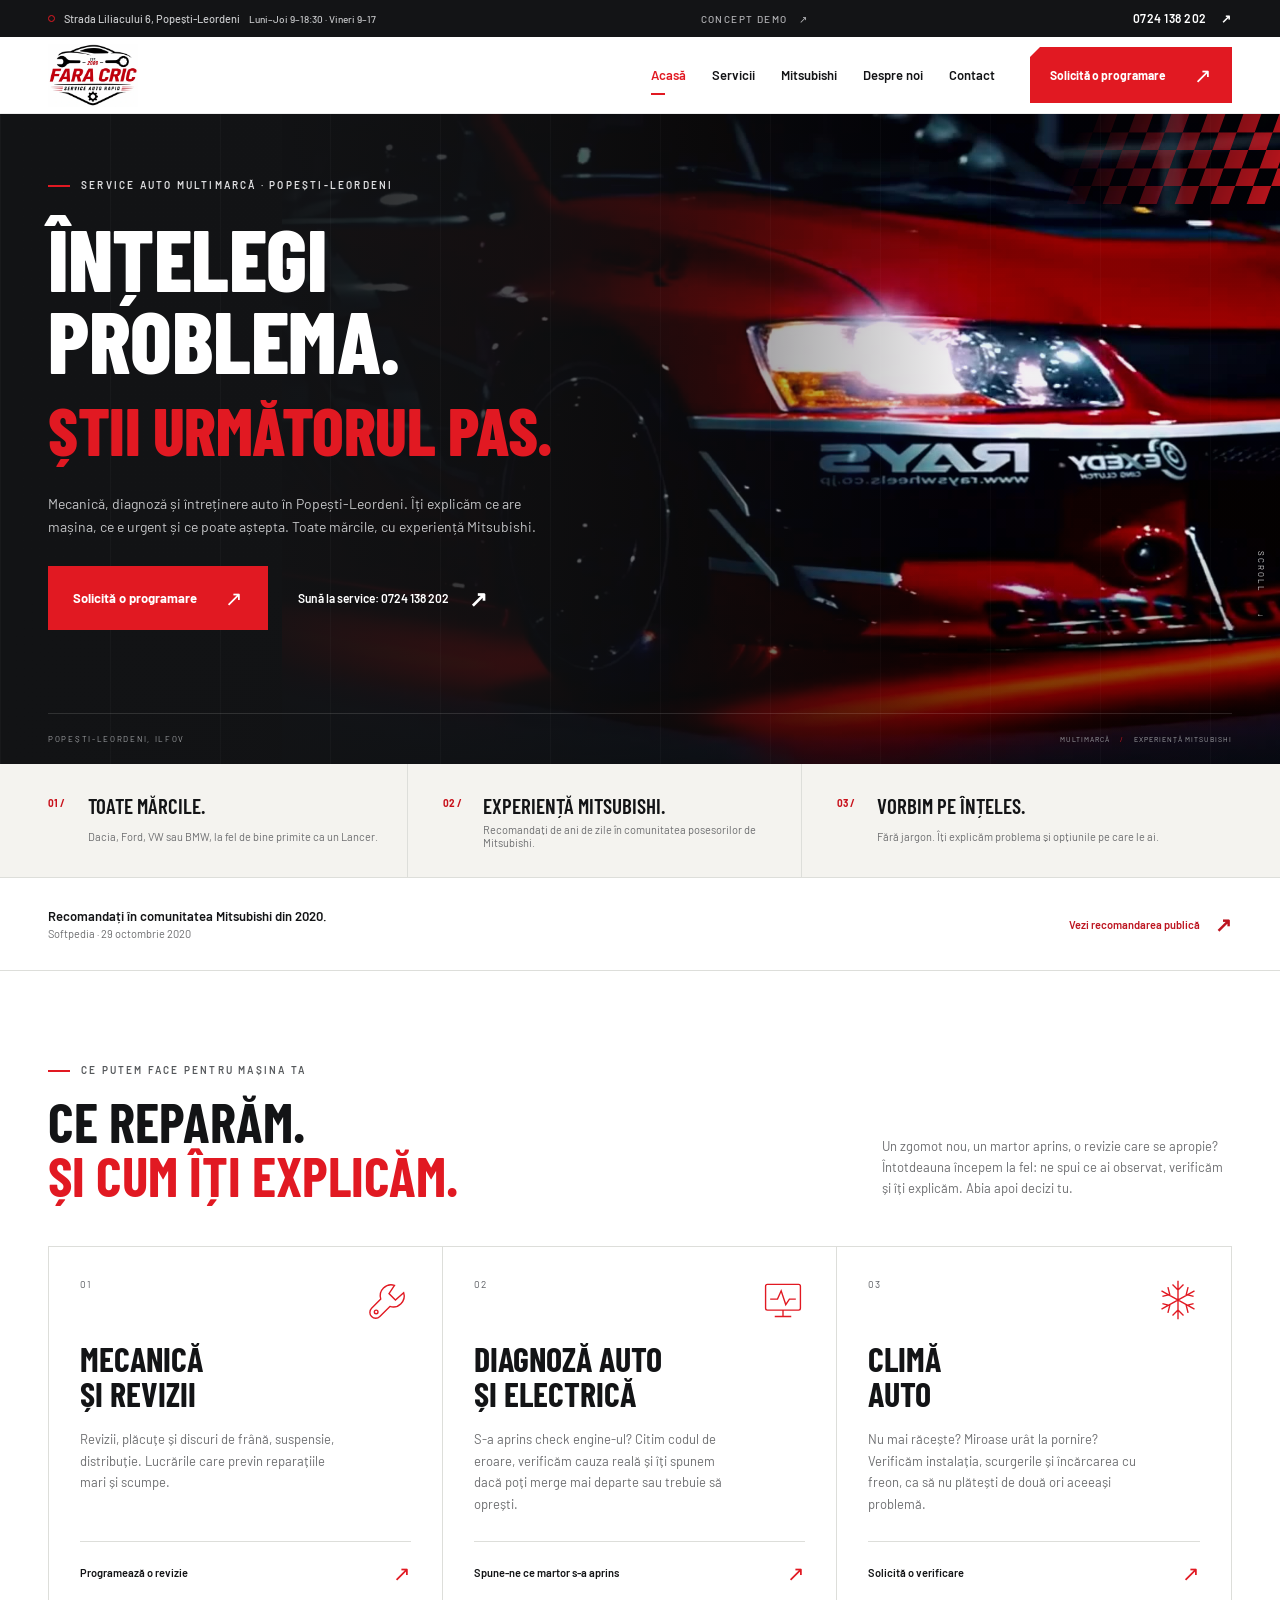
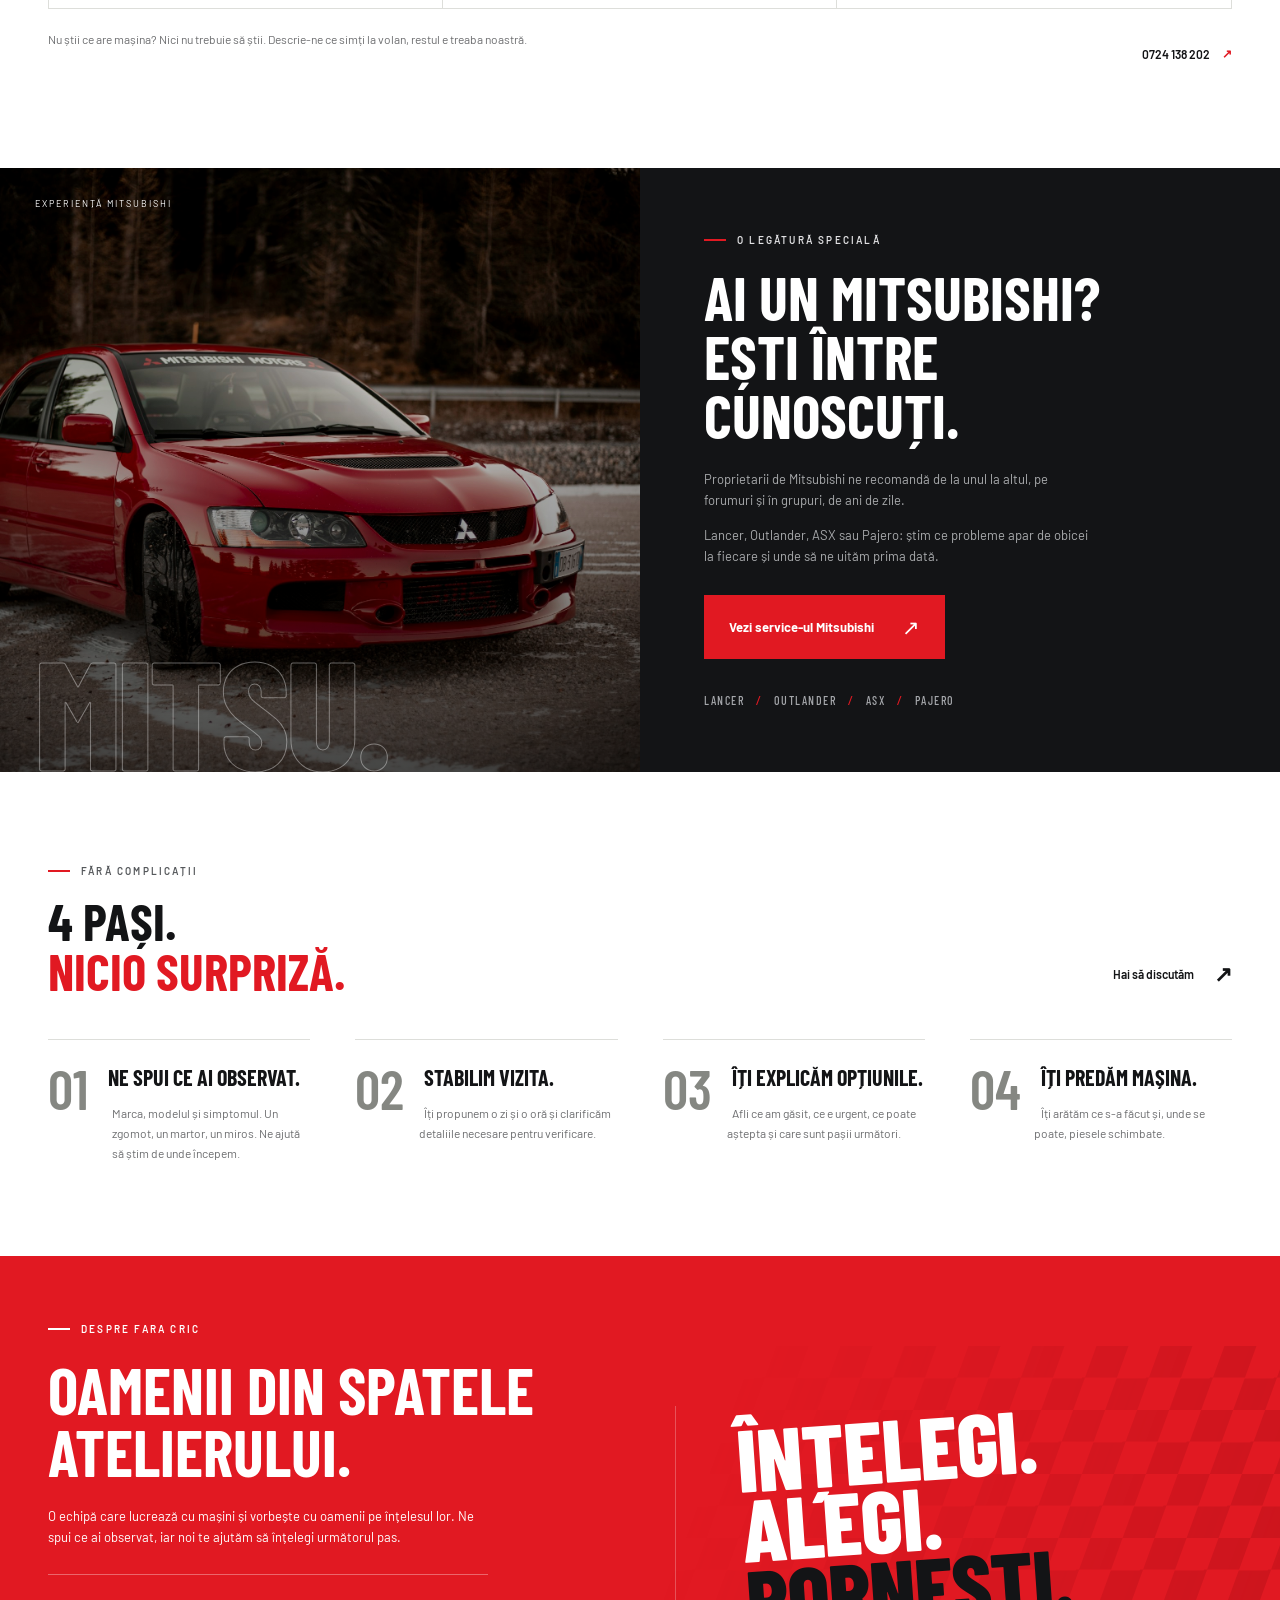
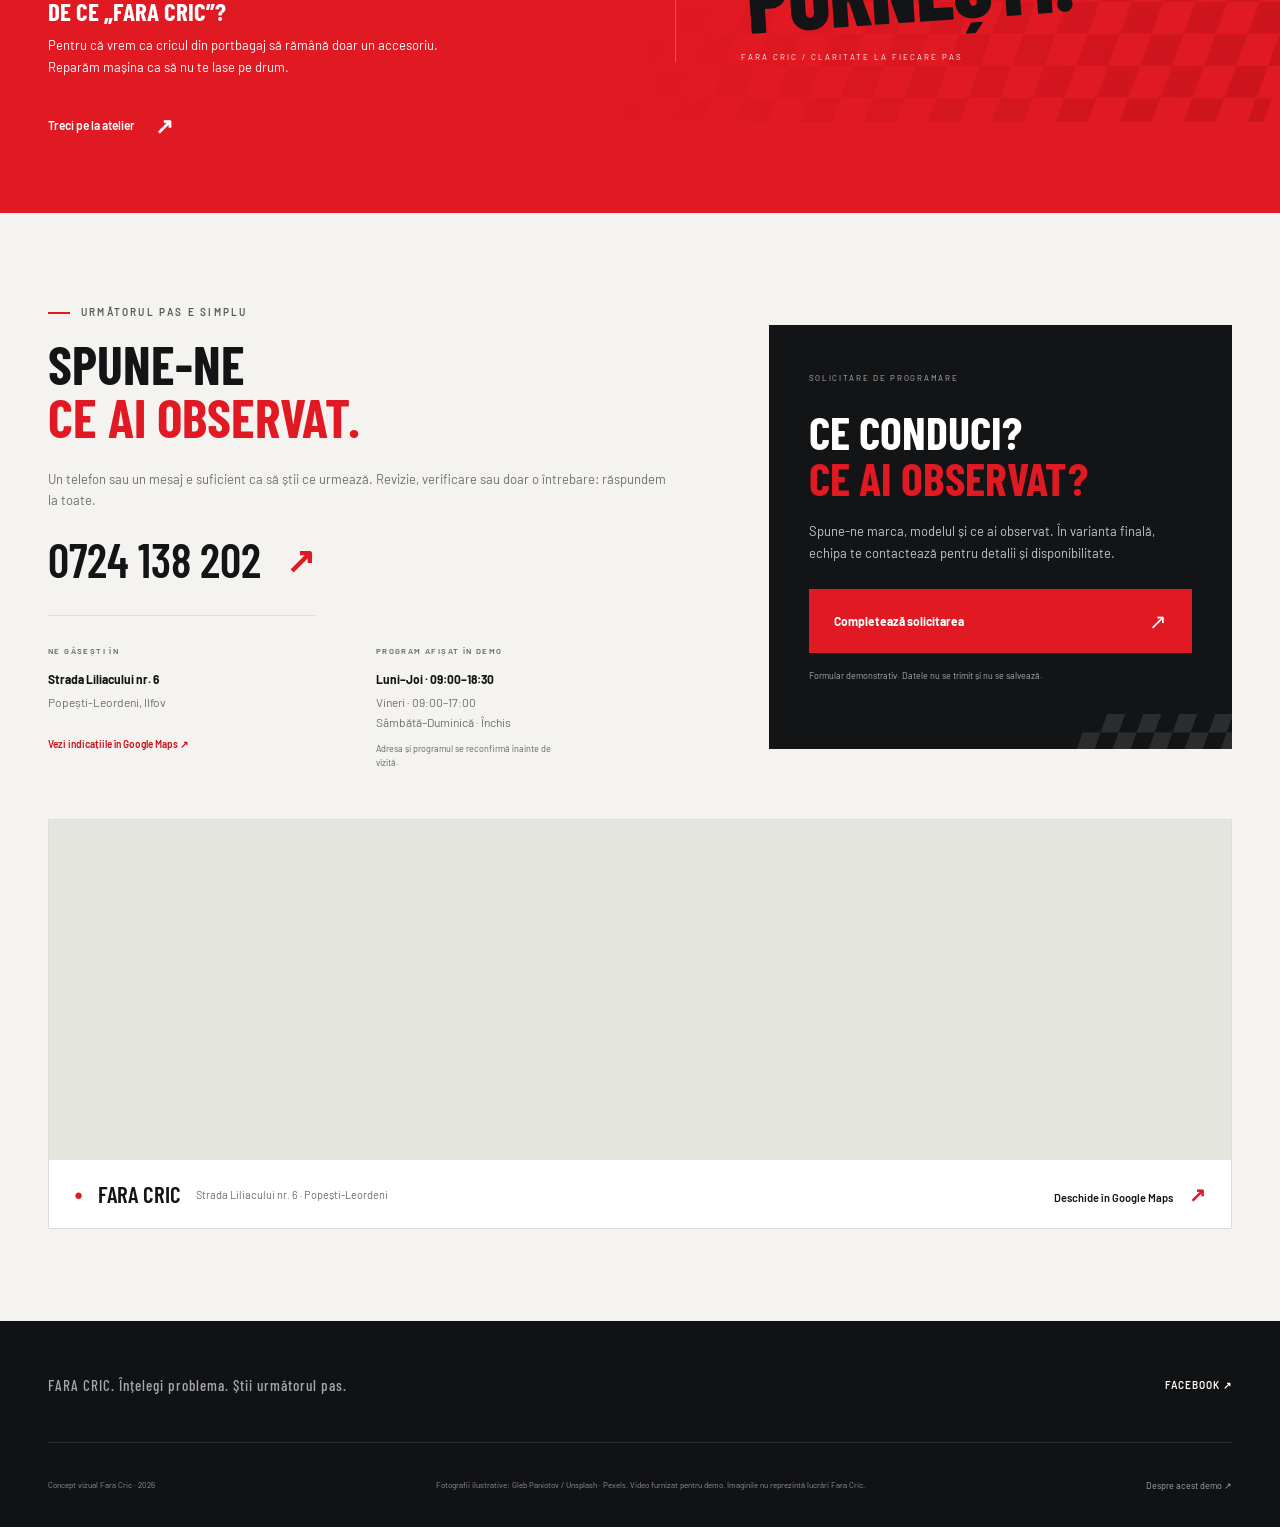
==== index.html @ 756e399b "Fara Cric demo site" ====
<!DOCTYPE html>
<html lang="ro">
<head><meta charset="utf-8"><meta name="viewport" content="width=device-width,initial-scale=1"><meta name="theme-color" content="#e11922"><title>Fara Cric – Service auto Popești-Leordeni, multimarcă, cu experiență Mitsubishi</title><meta name="description" content="Service auto multimarcă în Popești-Leordeni: mecanică, diagnoză, electrică și climatizare. Recomandat de proprietarii de Mitsubishi. Îți explicăm problema și următorul pas. Tel. 0724 138 202."><link rel="preconnect" href="https://fonts.googleapis.com"><link rel="preconnect" href="https://fonts.gstatic.com" crossorigin><link href="https://fonts.googleapis.com/css2?family=Barlow+Condensed:wght@500;600;700;800;900&amp;family=Barlow:wght@400;500;600;700;800&amp;display=swap" rel="stylesheet"><link rel="stylesheet" href="style.css"><script src="app.js" defer></script><link rel="icon" href="assets/favicon.svg" type="image/svg+xml"><link rel="icon" href="assets/favicon-32.png" type="image/png" sizes="32x32"><link rel="apple-touch-icon" href="assets/apple-touch-icon.png" sizes="180x180"><link rel="canonical" href="https://fara-cric.capitalboost.ro/"></head>
<body><a class="skip" href="#main">Sari la conținut</a>
<div class="topbar" role="region" aria-label="Locație și contact"><div class="wrap"><span><i class="pin" aria-hidden="true"></i><span class="topbar-address">Strada Liliacului 6, Popești-Leordeni</span><span class="topbar-hours">Luni–Joi 9–18:30 · Vineri 9–17</span></span><button class="demo-note" data-demo>CONCEPT DEMO <span>↗</span></button><a href="tel:+40724138202">0724 138 202 <span>↗</span></a></div></div>
<header class="header"><div class="wrap nav"><a href="index.html" class="brand" aria-label="Fara Cric Acasă"><img class="brand-logo" src="assets/fara-cric-logo.webp" alt="Fara Cric Service Auto Rapid, din 2009" width="140" height="98"></a><button class="menu-toggle" aria-expanded="false" aria-controls="navigation" aria-label="Deschide meniul"><span></span><span></span></button><nav id="navigation" aria-label="Navigare principală"><a class="active" href="index.html" aria-current="page">Acasă</a><a href="#servicii">Servicii</a><a href="service-mitsubishi/">Mitsubishi</a><a href="#pasiune">Despre noi</a><a href="#contact">Contact</a></nav><button class="btn nav-cta" data-book>Solicită o programare <span>↗</span></button></div></header>
<main id="main">
<section class="hero"><div class="hero-photo"><video id="hero-video" autoplay muted loop playsinline preload="metadata" poster="assets/mitsubishi-hero-poster.jpg" aria-hidden="true" tabindex="-1"><source src="assets/mitsubishi-hero-mobile.mp4" media="(max-width: 650px)" type="video/mp4"><source src="assets/mitsubishi-hero.mp4" type="video/mp4"></source></source></video></div><div class="hero-shade"></div><div class="hero-grid"></div><div class="wrap hero-content"><div class="eyebrow"><span></span>SERVICE AUTO MULTIMARCĂ · POPEȘTI-LEORDENI</div><h1>ÎNȚELEGI<br>PROBLEMA.<br><span>ȘTII URMĂTORUL PAS.</span></h1><p>Mecanică, diagnoză și întreținere auto în Popești-Leordeni. Îți explicăm ce are mașina, ce e urgent și ce poate aștepta. Toate mărcile, cu experiență Mitsubishi.</p><div class="hero-actions"><button class="btn" data-book>Solicită o programare <span>↗</span></button><a class="text-link" href="tel:+40724138202">Sună la service: 0724 138 202 <span>↗</span></a></div><div class="hero-bottom"><span>POPEȘTI-LEORDENI, ILFOV</span><span class="hero-caption">MULTIMARCĂ <span> / </span> EXPERIENȚĂ MITSUBISHI</span></div></div><div class="hero-corner checks" aria-hidden="true"></div><a class="scroll-cue" href="#servicii" aria-label="Vezi serviciile">SCROLL <span>↓</span></a></section>
<div class="trust-strip"><div class="wrap"><div><span class="mini-index">01 /</span><strong>TOATE MĂRCILE.</strong><span>Dacia, Ford, VW sau BMW, la fel de bine primite ca un Lancer.</span></div><div><span class="mini-index">02 /</span><strong>EXPERIENȚĂ MITSUBISHI.</strong><span>Recomandați de ani de zile în comunitatea posesorilor de Mitsubishi.</span></div><div><span class="mini-index">03 /</span><strong>VORBIM PE ÎNȚELES.</strong><span>Fără jargon. Îți explicăm problema și opțiunile pe care le ai.</span></div></div></div>
<aside class="community-proof" aria-label="Recomandare publică"><div class="wrap"><div><strong>Recomandați în comunitatea Mitsubishi din 2020.</strong><span>Softpedia · 29 octombrie 2020</span></div><a href="https://forum.softpedia.com/topic/1182009-service-auto-bucuresti/" target="_blank" rel="noopener noreferrer">Vezi recomandarea publică <b>↗</b></a></div></aside><section class="services section" id="servicii"><div class="wrap"><div class="section-head"><div><div class="eyebrow dark"><span></span> CE PUTEM FACE PENTRU MAȘINA TA</div><h2>CE REPARĂM.<br><em>ȘI CUM ÎȚI EXPLICĂM.</em></h2></div><p>Un zgomot nou, un martor aprins, o revizie care se apropie? Întotdeauna începem la fel: ne spui ce ai observat, verificăm și îți explicăm. Abia apoi decizi tu.</p></div><div class="service-grid"><button class="service-card" data-service="Revizie sau frâne"><div class="service-top"><span>01</span><svg viewbox="0 0 48 48" fill="none" stroke="currentColor" stroke-width="1.5"><path d="M30 8a12 12 0 0 0-15 15L5 33a6 6 0 0 0 9 9l11-11A12 12 0 0 0 40 16l-9 8-7-7 6-9Z"></path><circle cx="10" cy="37" r="2"></circle></svg></div><h3>MECANICĂ<br>ȘI REVIZII</h3><p>Revizii, plăcuțe și discuri de frână, suspensie, distribuție. Lucrările care previn reparațiile mari și scumpe.</p><span class="service-foot">Programează o revizie <b>↗</b></span></button><button class="service-card" data-service="Martor aprins sau problemă electrică"><div class="service-top"><span>02</span><svg viewbox="0 0 48 48" fill="none" stroke="currentColor" stroke-width="1.5"><rect x="5" y="7" width="38" height="28" rx="2"></rect><path d="M15 42h18M24 35v7M10 23h8l4-9 5 15 4-6h7"></path></svg></div><h3>DIAGNOZĂ AUTO<br>ȘI ELECTRICĂ</h3><p>S-a aprins check engine-ul? Citim codul de eroare, verificăm cauza reală și îți spunem dacă poți merge mai departe sau trebuie să oprești.</p><span class="service-foot">Spune-ne ce martor s-a aprins <b>↗</b></span></button><button class="service-card" data-service="Clima nu merge"><div class="service-top"><span>03</span><svg viewbox="0 0 48 48" fill="none" stroke="currentColor" stroke-width="1.5"><path d="M24 3v42M6 14l36 20M6 34l36-20M18 7l6 6 6-6M18 41l6-6 6 6M7 20l8-2-2-8M35 38l-2-8 8-2M7 28l8 2-2 8M35 10l-2 8 8 2"></path></svg></div><h3>CLIMĂ<br>AUTO</h3><p>Nu mai răcește? Miroase urât la pornire? Verificăm instalația, scurgerile și încărcarea cu freon, ca să nu plătești de două ori aceeași problemă.</p><span class="service-foot">Solicită o verificare <b>↗</b></span></button></div><div class="service-bottom"><span>Nu știi ce are mașina? Nici nu trebuie să știi. Descrie-ne ce simți la volan, restul e treaba noastră.</span><a href="tel:+40724138202">0724 138 202 <b>↗</b></a></div></div></section>
<section class="mitsubishi-section" id="mitsubishi"><div class="mitsubishi-image"><img src="assets/mitsubishi.jpg" alt="Detaliu Mitsubishi Lancer Evolution, imagine ilustrativă" loading="lazy"><span class="image-label">EXPERIENȚĂ MITSUBISHI</span><div class="image-outline" aria-hidden="true">MITSU.</div></div><div class="mitsubishi-copy"><div class="eyebrow"><span></span> O LEGĂTURĂ SPECIALĂ</div><h2>AI UN MITSUBISHI?<br><em>EȘTI ÎNTRE<br>CUNOSCUȚI.</em></h2><p>Proprietarii de Mitsubishi ne recomandă de la unul la altul, pe forumuri și în grupuri, de ani de zile.</p><p>Lancer, Outlander, ASX sau Pajero: știm ce probleme apar de obicei la fiecare și unde să ne uităm prima dată.</p><a class="btn" href="service-mitsubishi/">Vezi service-ul Mitsubishi <span>↗</span></a><div class="marque-line">LANCER <i>/</i> OUTLANDER <i>/</i> ASX <i>/</i> PAJERO</div></div></section>
<section class="process section" id="cum-lucram"><div class="wrap"><div class="section-head"><div><div class="eyebrow dark"><span></span> FĂRĂ COMPLICAȚII</div><h2>4 PAȘI.<br><em>NICIO SURPRIZĂ.</em></h2></div><a class="text-link black" href="#contact">Hai să discutăm <span>↗</span></a></div><div class="steps"><article><span>01</span><h3>NE SPUI CE AI OBSERVAT.</h3><p>Marca, modelul și simptomul. Un zgomot, un martor, un miros. Ne ajută să știm de unde începem.</p></article><article><span>02</span><h3>STABILIM VIZITA.</h3><p>Îți propunem o zi și o oră și clarificăm detaliile necesare pentru verificare.</p></article><article><span>03</span><h3>ÎȚI EXPLICĂM OPȚIUNILE.</h3><p>Afli ce am găsit, ce e urgent, ce poate aștepta și care sunt pașii următori.</p></article><article><span>04</span><h3>ÎȚI PREDĂM MAȘINA.</h3><p>Îți arătăm ce s-a făcut și, unde se poate, piesele schimbate.</p></article></div></div></section>
<section class="passion" id="pasiune"><div class="wrap passion-inner"><div><div class="eyebrow"><span></span>DESPRE FARA CRIC</div><h2>OAMENII DIN SPATELE<br>ATELIERULUI.</h2><p>O echipă care lucrează cu mașini și vorbește cu oamenii pe înțelesul lor. Ne spui ce ai observat, iar noi te ajutăm să înțelegi următorul pas.</p><div class="name-story"><h3>DE CE „FARA CRIC”?</h3><p>Pentru că vrem ca cricul din portbagaj să rămână doar un accesoriu. Reparăm mașina ca să nu te lase pe drum.</p></div><a href="#contact" class="text-link">Treci pe la atelier <span>↗</span></a></div><div class="passion-art" aria-hidden="true"><div class="checks"></div><span>ÎNȚELEGI.<br>ALEGI.<br><i>PORNEȘTI.</i></span><small>FARA CRIC / CLARITATE LA FIECARE PAS</small></div></div></section>
<section class="contact section" id="contact"><div class="wrap contact-grid"><div><div class="eyebrow dark"><span></span> URMĂTORUL PAS E SIMPLU</div><h2>SPUNE-NE<br><em>CE AI OBSERVAT.</em></h2><p>Un telefon sau un mesaj e suficient ca să știi ce urmează. Revizie, verificare sau doar o întrebare: răspundem la toate.</p><a class="phone-big" href="tel:+40724138202">0724 138 202 <span>↗</span></a><div class="contact-details"><div><span>NE GĂSEȘTI ÎN</span><strong>Strada Liliacului nr. 6</strong><p>Popești-Leordeni, Ilfov</p><a href="https://maps.app.goo.gl/eGr863iY6PX7MTav5" target="_blank" rel="noopener noreferrer">Vezi indicațiile în Google Maps ↗</a></div><div><span>PROGRAM AFIȘAT ÎN DEMO</span><strong>Luni–Joi · 09:00–18:30</strong><p>Vineri · 09:00–17:00<br>Sâmbătă–Duminică · Închis</p><small>Adresa și programul se reconfirmă înainte de vizită.</small></div></div></div><div class="contact-panel"><span class="tiny-tag">SOLICITARE DE PROGRAMARE</span><h3>CE CONDUCI?<br><em>CE AI OBSERVAT?</em></h3><p>Spune-ne marca, modelul și ce ai observat. În varianta finală, echipa te contactează pentru detalii și disponibilitate.</p><button class="btn" data-book>Completează solicitarea <span>↗</span></button><small>Formular demonstrativ. Datele nu se trimit și nu se salvează.</small><div class="contact-checks checks" aria-hidden="true"></div></div></div><div class="wrap location-map"><iframe title="Locația Fara Cric pe Google Maps" src="https://www.google.com/maps?cid=14761422830698732698&amp;output=embed" width="1240" height="340" loading="lazy" referrerpolicy="no-referrer-when-downgrade" allowfullscreen></iframe><div class="map-caption"><div><span class="map-pin" aria-hidden="true">●</span><strong>FARA CRIC</strong><span>Strada Liliacului nr. 6 · Popești-Leordeni</span></div><a href="https://maps.app.goo.gl/eGr863iY6PX7MTav5" target="_blank" rel="noopener noreferrer">Deschide în Google Maps <b>↗</b></a></div></div></section>
</main><footer><div class="wrap"><span>FARA CRIC. Înțelegi problema. Știi următorul pas.</span><a href="https://www.facebook.com/p/Fara-Cric-SRL-Service-Auto-Rapid-Multi-Marca-100063481936658/" target="_blank" rel="noopener noreferrer">FACEBOOK ↗</a></div><div class="wrap footer-bottom"><small>Concept vizual Fara Cric · 2026</small><small>Fotografii ilustrative: Gleb Paniotov / Unsplash · Pexels. Video furnizat pentru demo. Imaginile nu reprezintă lucrări Fara Cric.</small><button data-demo>Despre acest demo ↗</button></div></footer>
<div class="mobile-bar" role="navigation" aria-label="Contact rapid"><a href="tel:+40724138202">Sună acum ↗</a><button data-book>Programare ↗</button><a class="whatsapp-float" href="https://wa.me/40724138202?text=Bun%C4%83%21%20Am%20un%20%5Bmarc%C4%83%2C%20model%5D%20%C8%99i%20am%20observat%3A%20" target="_blank" rel="noopener noreferrer" aria-label="Deschide WhatsApp la 0724 138 202, mesaj demonstrativ" title="WhatsApp · Demo"><svg viewbox="0 0 32 32" aria-hidden="true" fill="currentColor"><path d="M16 3A12.7 12.7 0 0 0 5 22L3 29l7.2-1.9A13 13 0 1 0 16 3Zm0 23.5a10.6 10.6 0 0 1-5.4-1.5l-.4-.2-4.3 1.1 1.1-4.2-.3-.5A10.6 10.6 0 1 1 16 26.5Zm5.8-7.9c-.3-.1-1.8-.9-2.1-1-.3-.1-.5-.1-.7.2l-1 1.2c-.2.2-.4.3-.7.1a8.7 8.7 0 0 1-4.2-3.6c-.3-.4.3-.4.9-1.7.1-.2 0-.5 0-.7l-.9-2.1c-.2-.5-.5-.4-.7-.4h-.6c-.2 0-.6.1-.8.4-.9.9-1.3 2-.8 3.4.6 1.7 1.8 3.1 3.2 4.3 2.4 2.1 4.2 2.7 5.6 2.8.9 0 1.8-.4 2.3-1.1.2-.4.4-1.1.3-1.3-.1-.2-.3-.3-.6-.5Z"></path></svg><span class="whatsapp-demo">DEMO</span></a></div>
<dialog id="booking" aria-labelledby="booking-title" aria-describedby="booking-description"><button class="dialog-close" data-close aria-label="Închide">×</button><div class="eyebrow dark"><span></span> PRIMUL PAS</div><h2 id="booking-title">CE CONDUCI?<br><em>CE AI OBSERVAT?</em></h2><p class="form-intro" id="booking-description">Spune-ne marca, modelul și ce ai observat. În acest demo, datele nu se transmit și nu se salvează.</p><form id="booking-form"><div class="form-row"><label>Numele tău<input name="name" autocomplete="name" required placeholder="Cum te numești?"></label><label>Telefon<input name="phone" type="tel" autocomplete="tel" pattern="(?=(?:\D*\d){8,15}\D*$)\+?[0-9\s\(\)\-]{8,22}" maxlength="22" title="Introdu un număr de telefon cu 8 până la 15 cifre." required placeholder="07xx xxx xxx"></label></div><div class="form-row"><label>Marca<select name="brand" required><option value="">Alege marca</option><option>Mitsubishi</option><option>Volkswagen</option><option>BMW</option><option>Audi</option><option>Dacia</option><option>Ford</option><option>Hyundai</option><option>Renault</option><option>Altă marcă</option></select></label><label>Model<input name="model" required placeholder="Ex. Lancer, Golf, Logan"></label></div><label>Cu ce te ajutăm?<select name="service"><option>Revizie sau frâne</option><option>Martor aprins sau problemă electrică</option><option>Clima nu merge</option><option>Nu știu ce are, vreau o verificare</option></select></label><label>Ce ai observat?<textarea name="message" rows="3" placeholder="Ex.: scrâșnește la frânare, s-a aprins check engine, nu mai răcește clima"></textarea></label><button class="btn" type="submit">Trimite solicitarea <span>↗</span></button><small>Demo: nu se rezervă o oră și nu se trimite o solicitare reală. Grabă? Sună direct la <a href="tel:+40724138202">0724 138 202</a>.</small></form><div id="form-success" hidden role="status"><span class="success-icon">✓</span><h3>SOLICITARE<br>SIMULATĂ.</h3><p>În varianta finală, programarea se confirmă după ce discutăm cu tine. Acest demo nu trimite date și nu rezervă o vizită. Pentru o programare reală, sună la service.</p><a class="btn" href="tel:+40724138202">Sună la 0724 138 202 <span>↗</span></a><button class="reset-form">Înapoi la formular</button></div></dialog>
<dialog id="demo-info" aria-labelledby="demo-title"><button class="dialog-close" data-close aria-label="Închide">×</button><div class="eyebrow dark"><span></span> CONCEPT PENTRU BRAINSTORMING</div><h2 id="demo-title">ACESTA ESTE<br><em>UN DEMO VIZUAL.</em></h2><p>Propunere vizuală Fara Cric, cu claritatea drept promisiune centrală și accente de motorsport.</p><p>Fotografiile sunt ilustrative și nu reprezintă atelierul, echipa sau lucrări Fara Cric. Nu sunt prezentate rezultate sportive ori testimoniale inventate.</p><p>Formularul funcționează doar ca simulare, fără transmitere sau salvare. Datele de contact și serviciile se reconfirmă cu atelierul înainte de publicarea website-ului final.</p><button class="btn" data-close>Înapoi la demo <span>↗</span></button></dialog>
</body></html>
---- style.css ----
:root{--red:#e11922;--ink:#131416;--paper:#f4f3ef;--muted:#6d6e70;--line:#dddeda;--font:'Barlow',Arial,sans-serif;--display:'Barlow Condensed','Arial Narrow',sans-serif}*{box-sizing:border-box}html{scroll-behavior:smooth;scroll-padding-top:95px}body{margin:0;font-family:var(--font);color:var(--ink);background:#fff}button,input,select,textarea{font:inherit}button,a{-webkit-tap-highlight-color:transparent}button{cursor:pointer}a{color:inherit;text-decoration:none}button{color:inherit}img{max-width:100%;display:block}button:focus-visible,a:focus-visible{outline:3px solid #ed8a20;outline-offset:5px}button:disabled{cursor:default}h1,h2,h3,p{margin:0}h1,h2,h3{font-family:var(--display);line-height:.98;font-weight:700}h2{font-size:clamp(42px,4.3vw,64px)}h2 em,h3 em{font-style:normal;color:var(--red)}p{line-height:1.65}em{font-style:normal}.wrap{width:min(1240px,calc(100% - 96px));margin:auto}.skip{position:fixed;top:-90px;left:15px;background:#fff;padding:15px;z-index:999}.skip:focus{top:0}.topbar{background:var(--ink);color:#c7c8ca;font-size:12px;font-weight:500}.topbar .wrap{height:37px;display:flex;align-items:center;justify-content:space-between}.topbar .wrap>span{display:flex;align-items:center;gap:9px}.topbar a{color:#fff;font-weight:600;letter-spacing:.5px}.topbar a span{margin-left:12px}.pin{display:inline-block;width:7px;height:7px;border:1px solid var(--red);border-radius:50%}.demo-note{background:transparent;border:0;padding:0;color:#b4b4b7;font-size:10px;letter-spacing:1.4px}.demo-note span{margin-left:8px}.header{background:#fff;position:sticky;top:0;z-index:30;border-bottom:1px solid #eee}.nav{height:88px;display:flex;align-items:center;gap:35px}.brand{display:flex;align-items:center;gap:12px;flex-shrink:0;font:800 31px/.9 var(--display);letter-spacing:-.4px}.brand small{display:block;font:600 8px/1 var(--font);letter-spacing:2.1px;margin-top:8px}.brand-mark{display:flex;gap:3px;transform:skew(-18deg);height:33px}.brand-mark i{display:block;width:7px;background:var(--red)}.brand-mark i:nth-child(2){height:27px;margin-top:6px}.brand-mark i:nth-child(3){height:21px;margin-top:12px}nav{display:flex;align-items:center;gap:26px;margin-left:auto;white-space:nowrap}nav a{font-size:13px;font-weight:600;position:relative}nav a.active,nav a:hover{color:var(--red)}nav a.active:after{content:'';position:absolute;bottom:-12px;left:0;width:14px;height:2px;background:var(--red)}.btn{display:inline-flex;align-items:center;justify-content:space-between;gap:28px;border:0;background:var(--red);color:#fff;padding:19px 25px;font-size:13px;font-weight:700;transition:background .2s,transform .2s;min-height:54px}.btn:hover{background:#bb111a;transform:translateY(-2px)}.btn span{font-size:21px;font-weight:400}.nav-cta{font-size:12px;padding:15px 20px;min-height:50px;clip-path:polygon(10px 0,100% 0,100% 100%,0 100%,0 10px)}.menu-toggle{display:none}.hero{position:relative;min-height:650px;background:#151618;color:white;isolation:isolate;overflow:hidden}.hero-photo{position:absolute;inset:0 0 0 22%;z-index:-3}.hero-photo img{width:100%;height:100%;object-fit:cover;object-position:60% 55%}.hero-shade{position:absolute;inset:0;z-index:-2;background:linear-gradient(90deg,#121315 0%,rgba(18,19,21,.97) 20%,rgba(18,19,21,.73) 43%,rgba(18,19,21,.06) 75%),linear-gradient(0deg,rgba(0,0,0,.72),transparent 35%)}.hero-grid{position:absolute;inset:0;z-index:-1;background-image:linear-gradient(90deg,rgba(255,255,255,.025) 1px,transparent 1px);background-size:110px 100%}.hero-content{padding-top:64px;position:relative}.eyebrow{display:flex;align-items:center;gap:11px;font-size:10px;letter-spacing:2.2px;font-weight:600;color:#e0e0e2;line-height:1.5}.eyebrow>span{width:22px;height:2px;background:var(--red);flex-shrink:0}.eyebrow.dark{color:#55585b}.hero h1{font-size:clamp(64px,6.8vw,101px);line-height:.94;letter-spacing:-.5px;margin-top:24px;max-width:790px;font-weight:800}.hero h1>span{font-size:.76em;color:var(--red);line-height:1.2;display:inline-block;margin-top:6px;white-space:nowrap}.hero p{font-size:14px;line-height:1.65;color:#c4c5c7;margin-top:23px;max-width:490px}.hero-actions{display:flex;gap:30px;align-items:center;margin-top:28px}.text-link{display:inline-flex;align-items:center;gap:20px;font-size:12px;font-weight:600}.text-link span{font-size:22px}.text-link:hover{color:var(--red)}.hero-bottom{display:flex;align-items:center;justify-content:space-between;gap:15px;margin-top:49px;padding:20px 0;color:#a3a5a8;font-size:8px;letter-spacing:1.7px;border-top:1px solid #ffffff20}.hero-caption{font-size:7px;letter-spacing:1px}.hero-caption>span{color:var(--red);margin:0 8px}.checks{background-image:conic-gradient(currentColor 25%,transparent 0 50%,currentColor 0 75%,transparent 0);background-size:36px 36px}.hero-corner{position:absolute;width:245px;height:90px;right:-30px;top:0;transform:skew(-20deg);color:var(--red);opacity:.9;mask-image:linear-gradient(90deg,transparent,#000)}.scroll-cue{position:absolute;right:14px;bottom:145px;writing-mode:vertical-rl;font-size:8px;letter-spacing:2px;display:flex;gap:20px;color:#ddd}.trust-strip{border-bottom:1px solid var(--line);background:var(--paper)}.trust-strip .wrap{display:grid;grid-template-columns:repeat(3,1fr)}.trust-strip .wrap>div{padding:29px 0 28px;display:grid;grid-template-columns:40px 1fr;gap:5px 0;border-right:1px solid var(--line);margin-right:35px}.trust-strip .wrap>div:last-child{border:0;margin:0}.mini-index{font-size:10px;grid-row:span 2;color:var(--red);padding-top:4px;font-weight:700}.trust-strip strong{font:600 21px var(--display)}.trust-strip .wrap>div>span:last-child{font-size:11px;color:var(--muted)}.section{padding:92px 0}.section-head{display:flex;justify-content:space-between;align-items:flex-end;gap:40px;margin-bottom:43px}.section-head h2{margin-top:17px}.section-head>p{font-size:13px;color:var(--muted);max-width:350px;padding-bottom:3px}.service-grid{display:grid;grid-template-columns:repeat(3,1fr);border:1px solid var(--line)}.service-card{border:0;border-right:1px solid var(--line);padding:31px 31px 22px;background:#fff;text-align:left;transition:background .2s}.service-card:last-child{border:0}.service-card:hover{background:var(--paper)}.service-top{display:flex;justify-content:space-between;align-items:flex-start;color:#85878a;font-size:10px;letter-spacing:1px;margin-bottom:20px}.service-top svg{width:44px;height:44px;color:var(--red)}.service-card h3{font-size:34px;line-height:1.02}.service-card p{font-size:13px;color:var(--muted);margin:18px 0 26px;max-width:270px;min-height:65px}.service-foot{display:flex;align-items:center;justify-content:space-between;border-top:1px solid var(--line);padding-top:18px;font-size:11px;font-weight:600}.service-foot b{font-size:21px;font-weight:400;color:var(--red)}.service-bottom{display:flex;justify-content:space-between;gap:20px;font-size:12px;padding-top:23px;color:var(--muted)}.service-bottom a{font-weight:600;color:var(--ink)}.service-bottom b{color:var(--red);margin-left:12px}.mitsubishi-section{display:grid;grid-template-columns:1fr 1fr;background:var(--ink);color:#fff}.mitsubishi-image{min-height:560px;position:relative;overflow:hidden}.mitsubishi-image img{position:absolute;inset:0;width:100%;height:100%;object-fit:cover;object-position:65% 50%;filter:brightness(.75)}.mitsubishi-image:after{content:'';position:absolute;inset:0;background:linear-gradient(0deg,rgba(0,0,0,.6),transparent 60%)}.image-label{position:absolute;top:30px;left:35px;font-size:9px;letter-spacing:2px;z-index:1}.image-outline{position:absolute;bottom:-15px;left:35px;font:800 clamp(100px,12vw,180px)/1 var(--display);color:transparent;-webkit-text-stroke:1px #ffffff60;z-index:1;letter-spacing:-4px}.mitsubishi-copy{padding:65px clamp(36px,5vw,84px);max-width:720px}.mitsubishi-copy h2{font-size:clamp(46px,4.7vw,67px);margin:20px 0 24px}.mitsubishi-copy h2 em{color:#fff}.mitsubishi-copy>p{font-size:13px;color:#a9abad;margin-bottom:13px;max-width:390px}.mitsubishi-copy .btn{margin-top:14px}.marque-line{display:flex;flex-wrap:wrap;gap:12px;color:#a5a7ab;font:500 12px var(--display);letter-spacing:1.5px;margin-top:34px}.marque-line i{color:var(--red)}.black{color:var(--ink)}.process h2{font-size:clamp(40px,4vw,58px)}.steps{display:grid;grid-template-columns:repeat(3,1fr);gap:45px}.steps article{border-top:1px solid var(--line);position:relative;padding-top:20px}.steps article>span{font:600 56px var(--display);color:#dcddda;float:left;margin-right:20px;line-height:1}.steps h3{font-size:22px;margin-top:5px;line-height:1.1}.steps p{font-size:12px;color:var(--muted);margin:15px 0 0 64px}.passion{background:var(--red);color:#fff;overflow:hidden}.passion-inner{display:grid;grid-template-columns:1fr 1fr;gap:70px;padding-top:66px;padding-bottom:66px;align-items:center}.passion .eyebrow{color:#ffffffb5}.passion .eyebrow>span{background:#fff}.passion h2{font-size:64px;margin:22px 0}.passion p{max-width:435px;font-size:13px;color:#ffdedf}.passion .text-link{margin-top:25px}.passion .text-link:hover{color:#1a1a1a}.passion-art{position:relative;border-left:1px solid #ffffff40;padding-left:65px}.passion-art>span{position:relative;display:block;font:800 88px/.8 var(--display);letter-spacing:-1px;transform:rotate(-4deg);z-index:1}.passion-art i{font-style:normal;color:var(--ink)}.passion-art .checks{position:absolute;inset:-60px -100px -60px 0;color:#81050d;opacity:.22;transform:skew(-20deg);background-size:64px 64px;mask-image:linear-gradient(90deg,transparent,#000)}.passion-art small{display:block;font-size:8px;letter-spacing:2px;margin-top:35px;position:relative}.contact{background:var(--paper)}.contact-grid{display:grid;grid-template-columns:1.35fr 1fr;gap:95px;align-items:center}.contact h2{font-size:clamp(40px,4.2vw,60px);margin:18px 0 25px}.contact-grid>div>p{font-size:13px;color:var(--muted)}.phone-big{font:600 47px var(--display);display:inline-flex;gap:25px;align-items:center;border-bottom:1px solid var(--line);padding:20px 0 28px}.phone-big span{color:var(--red);font-size:35px}.contact-details{display:grid;grid-template-columns:1fr 1fr;gap:30px;margin-top:30px}.contact-details>div>span{display:block;color:#737477;font-size:8px;font-weight:600;letter-spacing:1.4px;margin-bottom:12px}.contact-details strong{font-size:12px}.contact-details p{font-size:12px;color:var(--muted);margin:6px 0 9px}.contact-details a{font-size:10px;font-weight:600;color:var(--red)}.contact-details small{font-size:9px;line-height:1.5;color:#858585;display:block;max-width:180px}.contact-panel{background:var(--ink);color:#fff;padding:40px;position:relative;overflow:hidden}.tiny-tag{font-size:8px;letter-spacing:1.7px;color:#bbb}.contact-panel h3{font-size:46px;line-height:1;margin:25px 0 20px}.contact-panel p{font-size:12px;color:#a5a7ab;margin-bottom:25px}.contact-panel .btn{width:100%;position:relative;z-index:1;font-size:12px}.contact-panel>small{display:block;font-size:9px;color:#a5a7ab;line-height:1.6;margin:16px 0 25px;position:relative;z-index:1}.contact-checks{height:40px;position:absolute;bottom:-5px;right:-10px;width:160px;transform:skew(-20deg);color:#fff;opacity:.1}footer{background:#111214;color:#fff;padding:42px 0 20px}footer>.wrap:first-child{display:flex;align-items:center;justify-content:space-between;gap:30px}footer>.wrap>span{font:500 15px var(--display);letter-spacing:1px;color:#a5a7ab}footer>.wrap>a:last-child:not(.brand){font-size:10px;font-weight:600;letter-spacing:1px}.footer-bottom{margin-top:35px;border-top:1px solid #ffffff1c;padding-top:20px;display:flex;gap:20px;align-items:center;justify-content:space-between;color:#929397}.footer-bottom small{font-size:8px;max-width:540px;line-height:1.5}.footer-bottom button{padding:0;border:0;background:none;color:#a5a7ab;font-size:9px}.mobile-bar{display:none}dialog{border:0;background:#fff;padding:46px;max-width:650px;width:calc(100% - 32px);max-height:90dvh;overflow:auto;color:var(--ink)}dialog::backdrop{background:#090a0dd9;backdrop-filter:blur(6px)}.dialog-close{position:absolute;top:10px;right:13px;background:none;border:0;font-size:32px;line-height:1;width:35px;height:35px}.dialog-close:hover{color:var(--red)}dialog h2{font-size:45px;margin:18px 0}.form-intro,#demo-info p{font-size:12px;color:var(--muted);margin-bottom:20px}form label{display:block;font-size:11px;font-weight:600;margin-bottom:15px}.form-row{display:grid;grid-template-columns:1fr 1fr;gap:16px}input,select,textarea{display:block;width:100%;border:1px solid #d8d9d7;border-radius:0;background:var(--paper);font-size:13px;padding:12px;margin-top:7px;color:var(--ink);outline-color:var(--red)}textarea{resize:vertical}form>.btn{width:100%}form>small{display:block;font-size:10px;line-height:1.6;color:var(--muted);margin-top:15px}form>small a{color:var(--red)}[hidden]{display:none!important}.success-icon{font-size:30px;display:inline-block;background:var(--paper);color:var(--red);padding:15px 24px;margin:15px 0}#form-success h3{font-size:40px;margin:10px 0 20px}#form-success p{font-size:13px;color:var(--muted);margin-bottom:25px}.reset-form{background:none;border:0;padding:20px 0;font-size:12px;color:var(--red);display:block}.detail-hero{background:var(--ink);color:white;position:relative;padding:65px 0 75px;overflow:hidden}.detail-hero h1{font-size:clamp(65px,7.5vw,110px);margin:25px 0;line-height:.94}.detail-hero h1 em{color:var(--red)}.detail-hero p{color:#b7b9bb;max-width:480px;font-size:14px}.detail-hero .btn{margin-top:28px}.detail-hero .hero-photo{left:36%;opacity:.55}.detail-hero .hero-shade{background:linear-gradient(90deg,#131416 20%,transparent)}.breadcrumb{font-size:10px;color:#999;letter-spacing:1px;position:relative}.detail-hero .wrap{position:relative}.model-tabs{display:flex;gap:0;border-bottom:1px solid var(--line);margin:35px 0}.model-tabs button{border:0;background:none;padding:15px 28px;font:600 23px var(--display);border-bottom:3px solid transparent}.model-tabs button[aria-selected=true]{border-color:var(--red);color:var(--red)}.model-panel{display:grid;grid-template-columns:1fr 1fr;gap:70px;align-items:center}.model-panel img{aspect-ratio:1.4;object-fit:cover}.model-panel h3{font-size:44px;margin-bottom:20px}.model-panel p{font-size:14px;color:var(--muted);margin-bottom:20px}.detail-small{font-size:11px!important;line-height:1.6;color:#888!important}.faq{max-width:850px;margin:0 auto}.faq h2{margin-bottom:35px}.faq details{border-top:1px solid #d7d8d5;padding:22px 0}.faq details:last-child{border-bottom:1px solid #d7d8d5}.faq summary{cursor:pointer;font-size:16px;font-weight:600;padding-right:25px}.faq details p{font-size:13px;max-width:720px;color:var(--muted);margin:18px 0 5px}.detail-cta{background:var(--red);color:#fff;padding:55px 0}.detail-cta .wrap{display:flex;align-items:center;justify-content:space-between;gap:30px}.detail-cta h2{font-size:50px}.detail-cta .btn{background:var(--ink)}
@media(min-width:1600px){.hero-photo{left:28%}.hero-photo img{object-position:50% 57%}.hero{min-height:700px}.hero-content{padding-top:75px}.hero-bottom{margin-top:65px}}@media(max-width:1150px){.wrap{width:calc(100% - 64px)}.nav{gap:24px}nav{gap:18px}nav a{font-size:12px}.nav-cta{font-size:11px;padding:13px}.brand{font-size:27px}.hero h1{font-size:87px}.hero-photo{left:15%}.hero-caption{max-width:300px;line-height:1.6}.contact-grid{gap:50px}.contact-panel{padding:30px}.passion-art{padding-left:45px}.passion-art>span{font-size:80px}}@media(max-width:900px){.nav-cta{display:none}.nav{height:78px}.hero{min-height:660px}.hero h1{font-size:77px}.hero-photo{left:0}.hero-shade{background:linear-gradient(90deg,#121315f5,rgba(18,19,21,.75) 40%,rgba(18,19,21,.12)),linear-gradient(0deg,#121315bf,transparent 50%)}.hero-photo img{object-position:70% 50%}.hero p{max-width:420px}.hero-bottom{margin-top:78px}.hero-caption{display:none}.trust-strip .wrap>div{margin-right:18px;grid-template-columns:25px 1fr}.trust-strip strong{font-size:17px}.trust-strip .wrap>div>span:last-child{font-size:10px;max-width:160px}.section{padding:65px 0}.section-head>p{max-width:270px;font-size:12px}.service-card{padding:25px 22px 20px}.service-card h3{font-size:28px}.service-card p{font-size:12px}.service-foot{font-size:10px}.mitsubishi-copy{padding:45px 30px}.mitsubishi-copy h2{font-size:46px}.mitsubishi-image{min-height:580px}.mitsubishi-copy .btn{font-size:11px;gap:12px;padding:15px}.steps{gap:25px}.steps h3{font-size:20px}.steps article>span{font-size:43px;margin-right:12px}.steps p{margin-left:47px}.passion-inner{gap:40px}.passion h2{font-size:48px}.passion-art>span{font-size:70px}.contact-grid{gap:35px}.contact h2{font-size:44px}.phone-big{font-size:36px}.contact-details{grid-template-columns:1fr;gap:25px}.contact-panel h3{font-size:40px}.contact-panel .btn{font-size:11px;padding:16px;gap:12px}footer>.wrap>span{display:none}}@media(max-width:650px){html{scroll-padding-top:73px}.wrap{width:calc(100% - 40px)}.topbar .wrap{height:30px}.topbar .wrap>span{font-size:9px}.topbar .wrap>a{display:none}.demo-note{font-size:8px}.header .nav{height:72px;justify-content:space-between}.brand{font-size:28px}.brand small{font-size:7px;letter-spacing:1.8px}.brand-mark{height:31px}.menu-toggle{display:flex;flex-direction:column;gap:6px;border:0;background:none;padding:12px}.menu-toggle>span{height:2px;width:25px;background:var(--ink);transition:transform .2s}.menu-toggle[aria-expanded=true]>span:first-child{transform:translateY(4px) rotate(45deg)}.menu-toggle[aria-expanded=true]>span:last-child{transform:translateY(-4px) rotate(-45deg)}nav{display:none;position:absolute;left:0;right:0;top:72px;background:#fff;padding:20px;border-bottom:2px solid var(--red);flex-direction:column;align-items:stretch;gap:0}nav.open{display:flex}nav a{padding:14px 0;font-size:15px}nav a.active:after{display:none}.hero{min-height:710px}.hero-content{padding-top:39px}.hero .eyebrow{font-size:8px;letter-spacing:1.5px}.hero h1{font-size:clamp(55px,14vw,86px);margin-top:21px;letter-spacing:-.4px}.hero h1>span{font-size:.66em;margin-top:8px}.hero-photo{inset:130px -70px 0 -110px}.hero-photo img{object-position:68% 50%;height:100%;width:100%}.hero-shade{background:linear-gradient(180deg,#121315 0%,#121315d9 22%,#12131535 60%,#121315d9 90%),linear-gradient(90deg,#12131580,transparent)}.hero p{font-size:12px;max-width:320px;margin-top:21px;line-height:1.6}.hero-actions{margin-top:25px;gap:20px;flex-wrap:wrap}.hero-actions .btn{font-size:12px;padding:16px 20px;min-height:50px}.hero-actions .text-link{font-size:10px;gap:10px}.hero-bottom{margin-top:185px;padding-top:17px;font-size:8px}.hero-corner{width:140px;height:60px;background-size:24px 24px;right:-40px}.scroll-cue{display:none}.desktop{display:none}.trust-strip .wrap{grid-template-columns:1fr}.trust-strip .wrap>div{margin:0;border-right:0;border-bottom:1px solid #dedfdb;padding:17px 0;grid-template-columns:33px 1fr;gap:2px}.trust-strip strong{font-size:20px}.trust-strip .wrap>div>span:last-child{max-width:100%;font-size:11px}.mini-index{padding-top:5px}.section{padding:55px 0}.section-head{display:block;margin-bottom:28px}.section-head h2{font-size:44px;margin-top:14px}.eyebrow{font-size:8px;letter-spacing:1.6px}.section-head>p{font-size:12px;max-width:100%;margin-top:22px}.section-head>.text-link{margin-top:20px}.service-grid{grid-template-columns:1fr}.service-card{padding:25px;border-right:0;border-bottom:1px solid var(--line)}.service-top{margin-bottom:10px}.service-card h3{font-size:32px}.service-card p{min-height:0;max-width:100%;margin:15px 0 20px}.service-foot{font-size:11px}.service-bottom{display:block;line-height:1.7;font-size:11px}.service-bottom a{display:block;margin-top:8px}.mitsubishi-section{display:flex;flex-direction:column}.mitsubishi-image{min-height:320px;order:2}.mitsubishi-copy{padding:45px 20px;max-width:100%}.mitsubishi-copy h2{font-size:53px}.mitsubishi-copy>p{max-width:100%;font-size:13px}.mitsubishi-copy .btn{padding:17px 22px;font-size:12px}.image-outline{font-size:128px;left:20px}.image-label{left:20px;top:20px;font-size:8px}.marque-line{font-size:12px;gap:10px}.steps{grid-template-columns:1fr;gap:25px}.steps article>span{font-size:51px;margin-right:20px}.steps h3{font-size:24px}.steps p{font-size:12px;margin-left:61px}.passion-inner{grid-template-columns:1fr;padding-top:45px;padding-bottom:45px;gap:45px}.passion h2{font-size:54px}.passion p{font-size:13px}.passion-art{border-left:0;border-top:1px solid #ffffff50;padding:35px 20px 0}.passion-art>span{font-size:88px}.passion-art small{font-size:8px;margin-top:25px}.passion-art .checks{inset:0 -20px -45px 0}.contact-grid{grid-template-columns:1fr;gap:40px}.contact h2{font-size:47px}.phone-big{font-size:44px;gap:25px}.contact-details{grid-template-columns:1fr 1fr;gap:20px}.contact-details strong{font-size:11px}.contact-details p{font-size:11px}.contact-details>div>span{font-size:7px}.contact-details small{font-size:8px}.contact-panel{padding:30px}.contact-panel h3{font-size:48px}.contact-panel .btn{font-size:12px}.contact-panel>small{font-size:9px}.contact-panel p{font-size:13px}footer{padding:35px 0 90px}footer>.wrap:first-child{gap:15px}.footer-bottom{flex-wrap:wrap;gap:15px}.footer-bottom small{font-size:8px}.mobile-bar{position:fixed;bottom:0;left:0;right:0;display:grid;grid-template-columns:1fr 1fr;z-index:35;background:var(--ink);color:white;padding-bottom:env(safe-area-inset-bottom);box-shadow:0 -1px 15px #0002}.mobile-bar a,.mobile-bar button{padding:18px;text-align:center;font-size:12px;font-weight:600}.mobile-bar button{border:0;background:var(--red);color:#fff}.form-row{grid-template-columns:1fr;gap:0}dialog{padding:35px 24px;max-height:88dvh}dialog h2{font-size:39px}form label{font-size:11px}.detail-hero{padding:40px 0 55px;min-height:540px}.detail-hero .hero-photo{inset:0 -100px 0 0}.detail-hero .hero-shade{background:linear-gradient(90deg,#131416e6,#13141660),linear-gradient(0deg,#131416,transparent)}.detail-hero h1{font-size:72px}.detail-hero p{font-size:13px}.model-tabs{overflow:auto;margin:25px 0}.model-tabs button{padding:13px 20px;white-space:nowrap;font-size:22px}.model-panel{grid-template-columns:1fr;gap:25px}.model-panel h3{font-size:38px}.detail-cta .wrap{display:block}.detail-cta h2{font-size:42px;margin-bottom:25px}.faq summary{font-size:14px}.faq h2{font-size:43px}.faq details p{font-size:12px}}
@media(prefers-reduced-motion:reduce){html{scroll-behavior:auto}*,*:before,*:after{transition:none!important;animation:none!important}}

/* Main hero background video */
.hero-photo video{width:100%;height:100%;display:block;object-fit:cover;object-position:60% 55%}@media(min-width:1600px){.hero-photo video{object-position:50% 57%}}@media(max-width:900px){.hero-photo video{object-position:70% 50%}}@media(max-width:650px){.hero-photo video{object-position:68% 50%;height:100%;width:100%}}

.location-map{margin-top:50px;border:1px solid var(--line)}.location-map iframe{display:block;width:100%;height:340px;border:0;background:#e5e5df}.map-caption{padding:20px 25px;display:flex;align-items:center;justify-content:space-between;gap:20px;background:#fff}.map-caption>div{display:flex;align-items:center;gap:15px}.map-pin{color:var(--red);font-size:15px}.map-caption strong{font:600 23px var(--display)}.map-caption>div>span:last-child{font-size:11px;color:var(--muted)}.map-caption>a{font-size:11px;font-weight:600;white-space:nowrap}.map-caption b{font-size:20px;color:var(--red);margin-left:14px}@media(max-width:650px){.location-map{margin-top:35px}.location-map iframe{height:300px}.map-caption{padding:20px;display:block}.map-caption>div{flex-wrap:wrap;gap:8px 12px}.map-caption>div>span:last-child{width:100%;margin-top:5px}.map-caption>a{display:inline-flex;align-items:center;margin-top:15px}}

/* Responsive and accessibility audit corrections */
.detail-hero{isolation:isolate}.mini-index,.contact-details a{color:#c8111b}.service-top{color:#626469}.steps article>span{color:#858782}.passion .eyebrow,.passion p{color:#fff}.contact-details>div>span,.contact-details small{color:#626469}.contact-grid>.contact-panel>p{color:#c3c5c8}.detail-small{color:#626469!important}.dialog-close{width:44px;height:44px;top:6px;right:8px}.menu-toggle{min-width:44px;min-height:44px;justify-content:center}.text-link{min-height:44px}.service-bottom a,.contact-details a,footer .wrap>a:last-child:not(.brand),.footer-bottom button{display:inline-flex;align-items:center;min-height:44px}.demo-note{min-height:28px}.faq summary{min-height:44px;align-content:center}.faq details{padding:12px 0}.model-panel{min-width:0}.model-tabs{scroll-padding:12px}.model-tabs button{flex-shrink:0}.model-panel [role=tabpanel]{outline-offset:5px}iframe{max-width:100%}.whatsapp-float{display:none}
@media(max-width:650px){
 .hero-content>.eyebrow,.hero-content h1,.hero-content>p,.hero-actions{position:relative;z-index:1}.hero .eyebrow{max-width:100%}.hero .hero-shade{background:linear-gradient(180deg,#121315 0%,#121315e6 24%,#12131570 63%,#121315e6 92%),linear-gradient(90deg,#12131580,transparent)}
 .eyebrow{font-size:9px}.hero p,.section-head>p,.service-card p,.mitsubishi-copy>p,.steps p,.passion p,.contact-grid>div>p,.contact-panel p,.detail-hero p,.model-panel p,.faq details p{font-size:14px;line-height:1.65}.service-foot{font-size:12px}.trust-strip .wrap>div>span:last-child{font-size:12px}.contact-details p,.contact-details strong{font-size:12px}.contact-details>div>span{font-size:9px;line-height:1.5}.contact-details small{font-size:10px}.contact-details a{font-size:12px}.contact-panel>small,.footer-bottom small{font-size:10px}.footer-bottom button{font-size:11px}.form-intro,#demo-info p{font-size:14px}.form-row{min-width:0}form label{font-size:13px}input,select,textarea{font-size:16px;min-height:46px}form>small{font-size:12px}dialog{scroll-padding:20px;overscroll-behavior:contain}dialog h2{font-size:clamp(31px,9vw,39px)}
 .whatsapp-float{display:flex;position:fixed;right:16px;bottom:calc(76px + env(safe-area-inset-bottom));width:56px;height:56px;padding:13px!important;align-items:center;justify-content:center;border-radius:50%;background:#147a42;color:#fff;box-shadow:0 3px 15px #0003;border:2px solid #fff;z-index:36;transition:transform .2s}.whatsapp-float svg{width:30px;height:30px;flex:none}.whatsapp-float:hover{background:#106635;transform:translateY(-2px)}.whatsapp-demo{position:absolute;right:-1px;bottom:-4px;background:#fff;color:#175b35;padding:3px 5px;border:1px solid #d5e4d7;border-radius:6px;font:700 7px/1 var(--font);letter-spacing:.4px}.mobile-bar{isolation:isolate}
}
@media(max-width:360px){.hero h1{font-size:52px}.hero h1>span{font-size:.64em}.hero-actions{gap:12px}.hero-content>.eyebrow{font-size:8px;letter-spacing:1.2px}.phone-big{font-size:38px;gap:18px}.contact-details{grid-template-columns:1fr}.contact-panel{padding:25px}.mitsubishi-copy h2{font-size:48px}.contact h2{font-size:43px}.section-head h2{font-size:41px}.passion h2{font-size:48px}}
@media(max-height:500px) and (max-width:950px){.hero-content{padding-top:32px}.hero{min-height:600px}.hero-bottom{margin-top:42px}dialog{max-height:90dvh}.whatsapp-float{bottom:calc(70px + env(safe-area-inset-bottom))}}

/* Supplied Fara Cric logo */
.brand-logo{display:block;width:140px;height:98px;object-fit:contain;background:#fff}.header .nav{height:110px}.brand{line-height:1;font-size:initial;letter-spacing:normal}.header .brand{display:block}.header nav a.active:after{bottom:-12px}footer .brand{background:#fff;padding:7px 10px;border-radius:2px}footer .brand-logo{width:165px;height:116px}html{scroll-padding-top:126px}@media(max-width:900px){.header .nav{height:104px}.brand-logo{width:132px;height:93px}}@media(max-width:650px){.header .nav{height:96px}.brand-logo{width:121px;height:85px}.header nav{top:96px}html{scroll-padding-top:112px}footer .brand-logo{width:140px;height:98px}footer>.wrap:first-child{align-items:center}}

@media(max-width:650px){.hero h1>span{white-space:normal;overflow-wrap:normal}}
form>small a{text-decoration:underline;text-underline-offset:3px}

/* Copy revision and requested compact branding */
.header .nav{height:76px}.header .brand-logo{width:90px;height:63px}.header .brand{display:block}html{scroll-padding-top:92px}.hero-content{min-height:inherit;display:flex;flex-direction:column;align-items:flex-start}.hero-content .hero-bottom{margin-top:auto;width:100%}.hero-actions{max-width:100%}.topbar-address{font-size:11px}.topbar-hours{font-size:10px;color:#c7c8ca}.topbar .wrap>span{min-width:0}.topbar .wrap{gap:15px}.demo-note{flex-shrink:0}.section-head>div{min-width:0}.service-card{display:flex;flex-direction:column}.service-top,.service-foot{width:100%}.service-card p{flex:1}.service-bottom>span{max-width:760px}.service-bottom>a{flex-shrink:0}.steps{grid-template-columns:repeat(4,minmax(0,1fr))}.community-proof{background:#fff;border-bottom:1px solid var(--line);padding:24px 0}.community-proof .wrap{display:flex;align-items:center;justify-content:space-between;gap:25px}.community-proof strong{font-size:13px;font-weight:600;display:block}.community-proof span{font-size:11px;color:var(--muted);display:block;margin-top:3px}.community-proof a{font-size:11px;font-weight:600;color:#bd1520;display:inline-flex;align-items:center;gap:15px;min-height:44px;flex-shrink:0}.community-proof b{font-size:20px}.name-story{margin-top:25px;padding-top:23px;border-top:1px solid #ffffff55;max-width:440px}.name-story h3{font-size:25px;color:#fff;line-height:1.1;margin-bottom:10px}.name-story p{color:#fff;font-size:13px}.detail-hero h1{font-size:clamp(48px,6vw,86px);max-width:940px}.detail-hero p{max-width:560px}.detail-cta h2{font-size:clamp(35px,3.4vw,50px)}footer>.wrap>span{display:block;line-height:1.5}.header nav{top:76px}
@media(max-width:1000px){.steps{grid-template-columns:repeat(2,minmax(0,1fr))}}
@media(max-width:900px){.header .nav{height:72px}.header .brand-logo{width:86px;height:60px}.header nav{top:72px}.topbar-hours{display:none}}
@media(max-width:650px){.header .nav{height:68px}.header .brand-logo{width:82px;height:58px}.header nav{top:68px}html{scroll-padding-top:84px}.topbar-address{font-size:9px;white-space:nowrap;overflow:hidden;text-overflow:ellipsis}.topbar .wrap>span{flex:1}.hero h1{font-size:clamp(51px,14vw,75px)}.hero h1>span{font-size:.62em;line-height:1.12}.hero-content .hero-bottom{margin-top:auto;padding-top:25px}.hero-actions{gap:14px 22px;flex-wrap:wrap}.hero-actions .text-link{font-size:12px}.hero-content{padding-bottom:0}.hero-bottom{min-height:57px}.steps{grid-template-columns:1fr}.service-bottom{display:block}.service-bottom a{margin-top:10px}.community-proof{padding:20px 0}.community-proof .wrap{display:block}.community-proof strong{font-size:13px}.community-proof a{margin-top:8px}.community-proof span{font-size:11px}.name-story p{font-size:14px}.detail-hero h1{font-size:clamp(43px,11.8vw,70px);overflow-wrap:break-word}.detail-hero p{font-size:14px}.detail-cta h2{font-size:38px}footer>.wrap:first-child{flex-direction:column;align-items:flex-start;gap:15px}footer>.wrap>span{font-size:16px;max-width:290px}.hero .eyebrow{font-size:8px;letter-spacing:1.4px}}
.hero-content>*{max-width:100%;min-width:0}.hero-content h1{width:100%;overflow-wrap:anywhere}.community-proof .wrap>div{min-width:0}.service-bottom>span{min-width:0}
h1,h2,h3{overflow-wrap:anywhere}.contact-grid>*,.passion-inner>*,.model-panel>*,.service-grid>*{min-width:0}.contact-grid{grid-template-columns:minmax(0,1.35fr) minmax(0,1fr)}.passion-inner,.model-panel{grid-template-columns:repeat(2,minmax(0,1fr))}.passion-art>span{max-width:100%;overflow-wrap:anywhere}@media(max-width:650px){.contact-grid,.passion-inner,.model-panel{grid-template-columns:minmax(0,1fr)}}
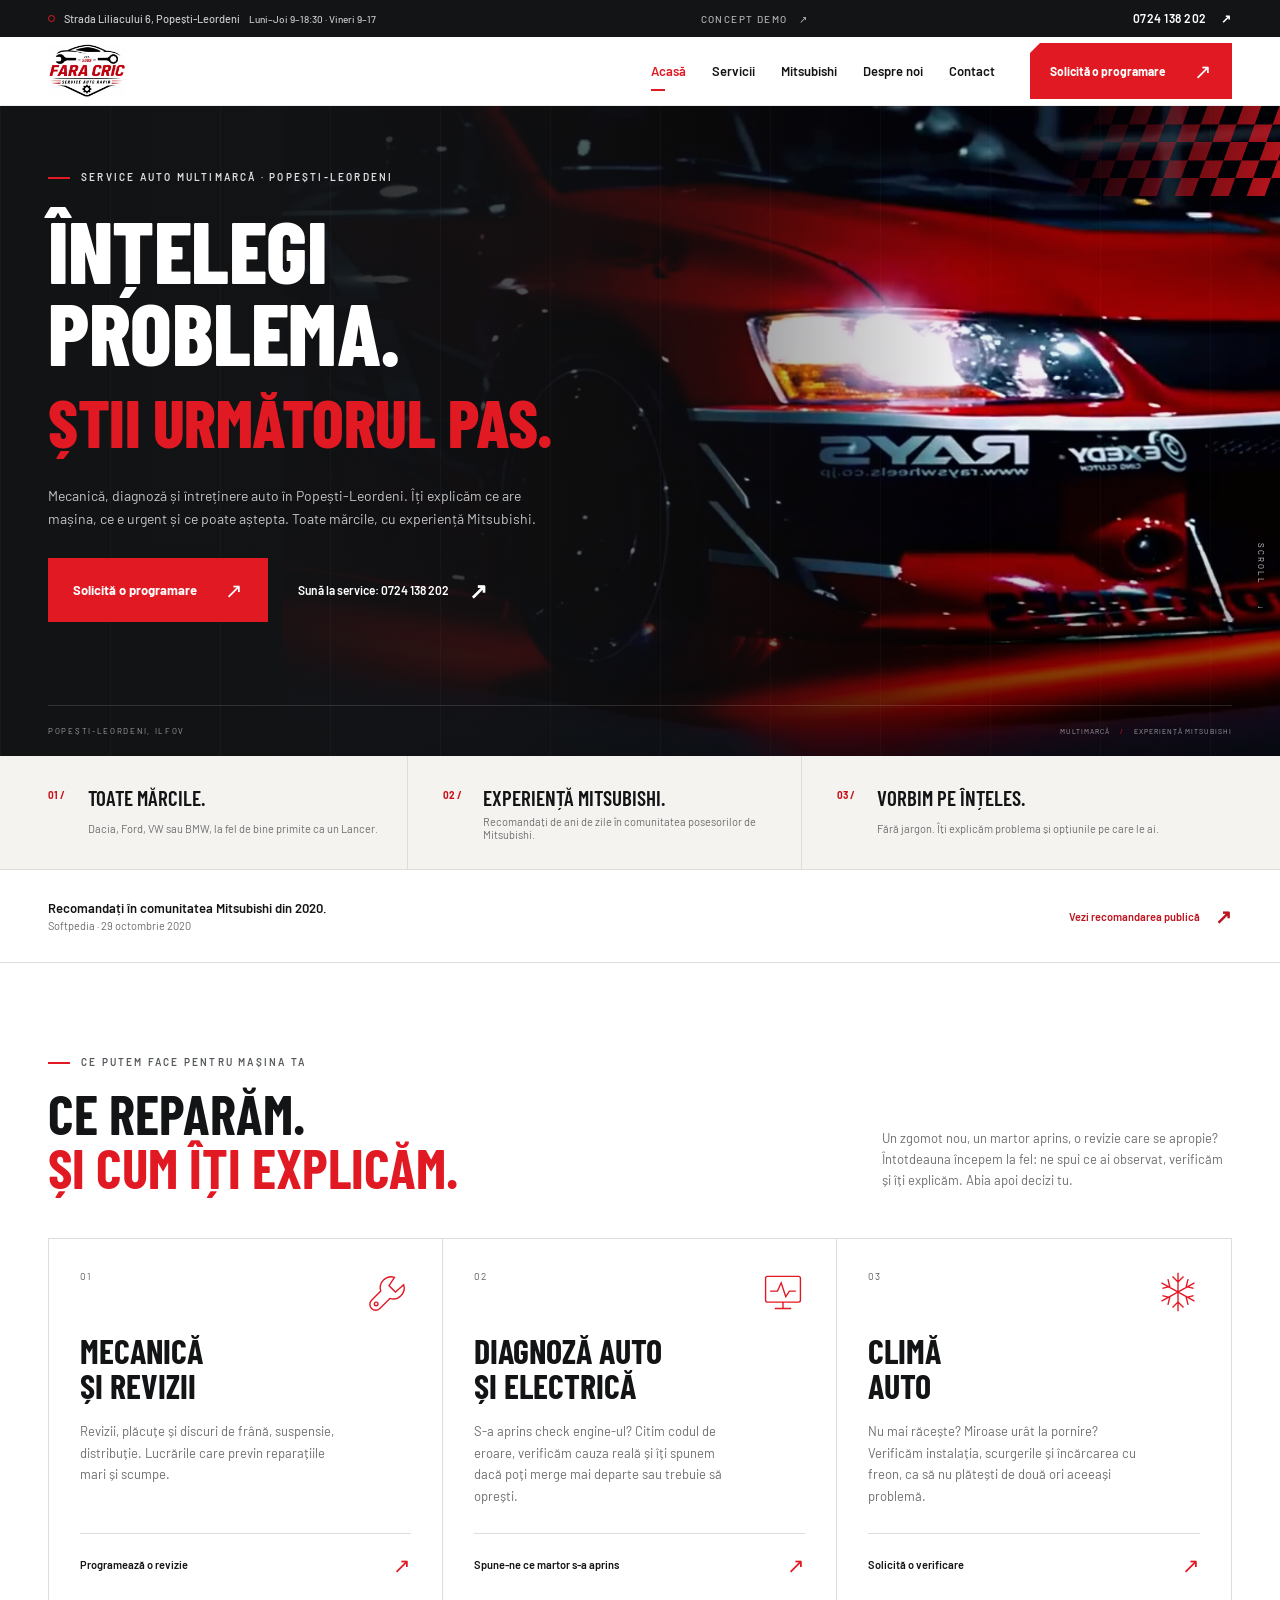
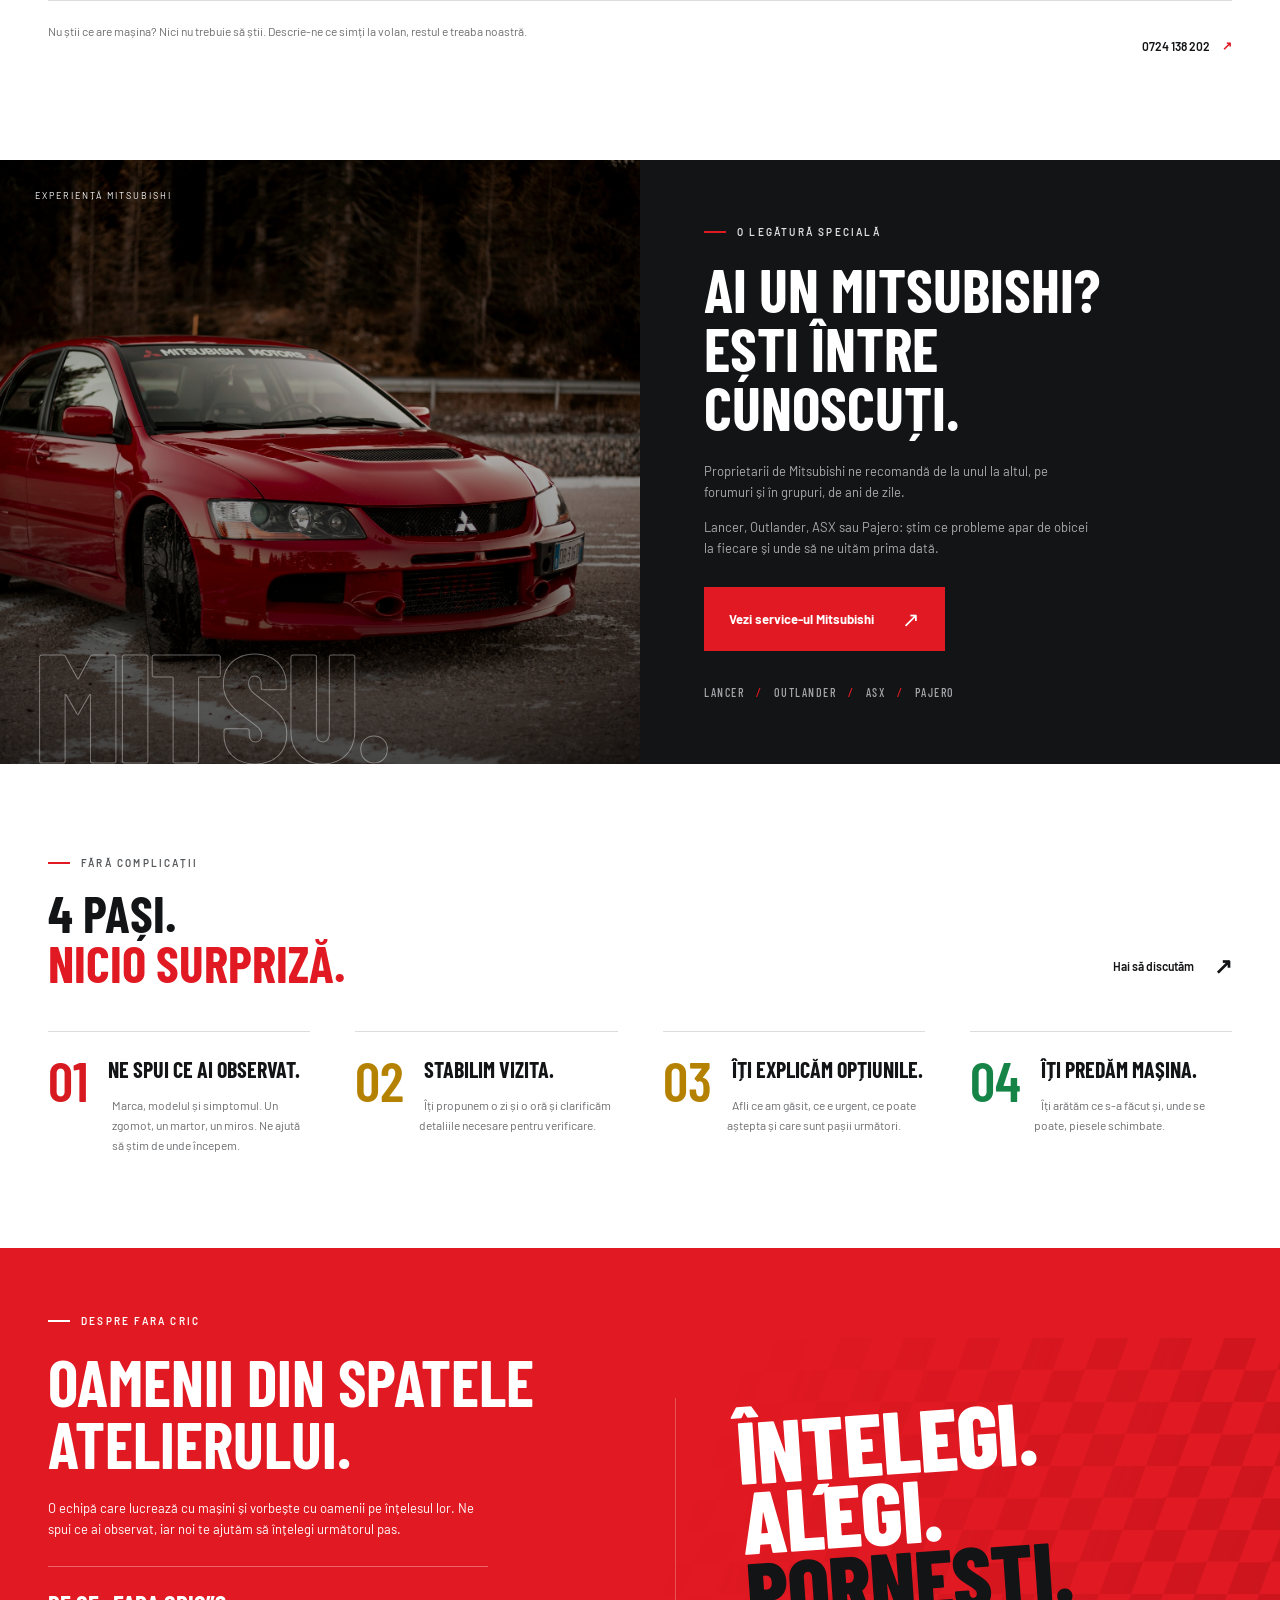
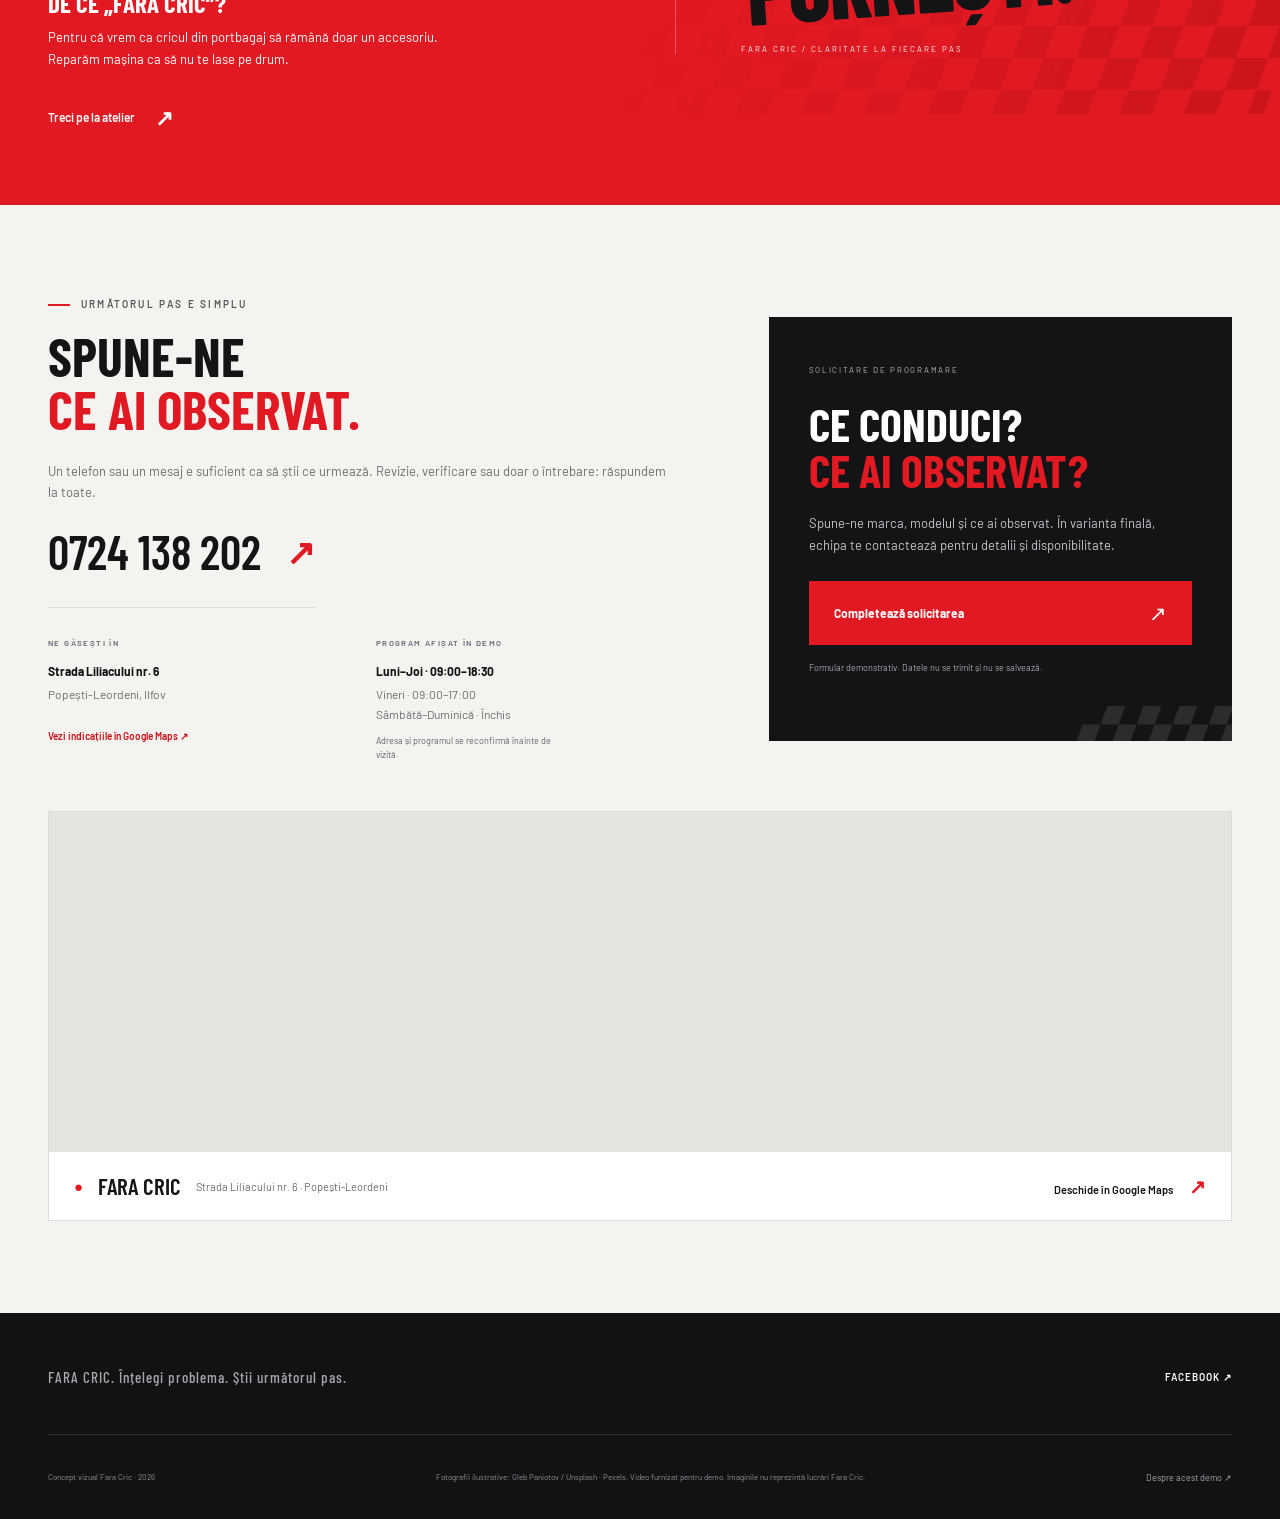
==== commit 7b06870f: "Simplify mobile hero and replace floating WhatsApp with contact bar CTA" ====
--- a/index.html
+++ b/index.html
@@ -5,7 +5,7 @@
 <div class="topbar" role="region" aria-label="Locație și contact"><div class="wrap"><span><i class="pin" aria-hidden="true"></i><span class="topbar-address">Strada Liliacului 6, Popești-Leordeni</span><span class="topbar-hours">Luni–Joi 9–18:30 · Vineri 9–17</span></span><button class="demo-note" data-demo>CONCEPT DEMO <span>↗</span></button><a href="tel:+40724138202">0724 138 202 <span>↗</span></a></div></div>
 <header class="header"><div class="wrap nav"><a href="index.html" class="brand" aria-label="Fara Cric Acasă"><img class="brand-logo" src="assets/fara-cric-logo.webp" alt="Fara Cric Service Auto Rapid, din 2009" width="140" height="98"></a><button class="menu-toggle" aria-expanded="false" aria-controls="navigation" aria-label="Deschide meniul"><span></span><span></span></button><nav id="navigation" aria-label="Navigare principală"><a class="active" href="index.html" aria-current="page">Acasă</a><a href="#servicii">Servicii</a><a href="service-mitsubishi/">Mitsubishi</a><a href="#pasiune">Despre noi</a><a href="#contact">Contact</a></nav><button class="btn nav-cta" data-book>Solicită o programare <span>↗</span></button></div></header>
 <main id="main">
-<section class="hero"><div class="hero-photo"><video id="hero-video" autoplay muted loop playsinline preload="metadata" poster="assets/mitsubishi-hero-poster.jpg" aria-hidden="true" tabindex="-1"><source src="assets/mitsubishi-hero-mobile.mp4" media="(max-width: 650px)" type="video/mp4"><source src="assets/mitsubishi-hero.mp4" type="video/mp4"></source></source></video></div><div class="hero-shade"></div><div class="hero-grid"></div><div class="wrap hero-content"><div class="eyebrow"><span></span>SERVICE AUTO MULTIMARCĂ · POPEȘTI-LEORDENI</div><h1>ÎNȚELEGI<br>PROBLEMA.<br><span>ȘTII URMĂTORUL PAS.</span></h1><p>Mecanică, diagnoză și întreținere auto în Popești-Leordeni. Îți explicăm ce are mașina, ce e urgent și ce poate aștepta. Toate mărcile, cu experiență Mitsubishi.</p><div class="hero-actions"><button class="btn" data-book>Solicită o programare <span>↗</span></button><a class="text-link" href="tel:+40724138202">Sună la service: 0724 138 202 <span>↗</span></a></div><div class="hero-bottom"><span>POPEȘTI-LEORDENI, ILFOV</span><span class="hero-caption">MULTIMARCĂ <span> / </span> EXPERIENȚĂ MITSUBISHI</span></div></div><div class="hero-corner checks" aria-hidden="true"></div><a class="scroll-cue" href="#servicii" aria-label="Vezi serviciile">SCROLL <span>↓</span></a></section>
+<section class="hero"><div class="hero-photo"><video id="hero-video" autoplay muted loop playsinline preload="metadata" poster="assets/mitsubishi-hero-poster.jpg" aria-hidden="true" tabindex="-1"><source src="assets/mitsubishi-hero-mobile.mp4" media="(max-width: 650px)" type="video/mp4"><source src="assets/mitsubishi-hero.mp4" type="video/mp4"></source></source></video></div><div class="hero-shade"></div><div class="hero-grid"></div><div class="wrap hero-content"><div class="eyebrow"><span></span>SERVICE AUTO MULTIMARCĂ · POPEȘTI-LEORDENI</div><h1><b class="hero-title-lead">ÎNȚELEGI<br> PROBLEMA.</b><span>ȘTII URMĂTORUL PAS.</span></h1><p>Mecanică, diagnoză și întreținere auto în Popești-Leordeni. Îți explicăm ce are mașina, ce e urgent și ce poate aștepta. Toate mărcile, cu experiență Mitsubishi.</p><div class="hero-actions"><button class="btn" data-book>Solicită o programare <span>↗</span></button><a class="text-link" href="tel:+40724138202">Sună la service: 0724 138 202 <span>↗</span></a></div><div class="hero-bottom"><span>POPEȘTI-LEORDENI, ILFOV</span><span class="hero-caption">MULTIMARCĂ <span> / </span> EXPERIENȚĂ MITSUBISHI</span></div></div><div class="hero-corner checks" aria-hidden="true"></div><a class="scroll-cue" href="#servicii" aria-label="Vezi serviciile">SCROLL <span>↓</span></a></section>
 <div class="trust-strip"><div class="wrap"><div><span class="mini-index">01 /</span><strong>TOATE MĂRCILE.</strong><span>Dacia, Ford, VW sau BMW, la fel de bine primite ca un Lancer.</span></div><div><span class="mini-index">02 /</span><strong>EXPERIENȚĂ MITSUBISHI.</strong><span>Recomandați de ani de zile în comunitatea posesorilor de Mitsubishi.</span></div><div><span class="mini-index">03 /</span><strong>VORBIM PE ÎNȚELES.</strong><span>Fără jargon. Îți explicăm problema și opțiunile pe care le ai.</span></div></div></div>
 <aside class="community-proof" aria-label="Recomandare publică"><div class="wrap"><div><strong>Recomandați în comunitatea Mitsubishi din 2020.</strong><span>Softpedia · 29 octombrie 2020</span></div><a href="https://forum.softpedia.com/topic/1182009-service-auto-bucuresti/" target="_blank" rel="noopener noreferrer">Vezi recomandarea publică <b>↗</b></a></div></aside><section class="services section" id="servicii"><div class="wrap"><div class="section-head"><div><div class="eyebrow dark"><span></span> CE PUTEM FACE PENTRU MAȘINA TA</div><h2>CE REPARĂM.<br><em>ȘI CUM ÎȚI EXPLICĂM.</em></h2></div><p>Un zgomot nou, un martor aprins, o revizie care se apropie? Întotdeauna începem la fel: ne spui ce ai observat, verificăm și îți explicăm. Abia apoi decizi tu.</p></div><div class="service-grid"><button class="service-card" data-service="Revizie sau frâne"><div class="service-top"><span>01</span><svg viewbox="0 0 48 48" fill="none" stroke="currentColor" stroke-width="1.5"><path d="M30 8a12 12 0 0 0-15 15L5 33a6 6 0 0 0 9 9l11-11A12 12 0 0 0 40 16l-9 8-7-7 6-9Z"></path><circle cx="10" cy="37" r="2"></circle></svg></div><h3>MECANICĂ<br>ȘI REVIZII</h3><p>Revizii, plăcuțe și discuri de frână, suspensie, distribuție. Lucrările care previn reparațiile mari și scumpe.</p><span class="service-foot">Programează o revizie <b>↗</b></span></button><button class="service-card" data-service="Martor aprins sau problemă electrică"><div class="service-top"><span>02</span><svg viewbox="0 0 48 48" fill="none" stroke="currentColor" stroke-width="1.5"><rect x="5" y="7" width="38" height="28" rx="2"></rect><path d="M15 42h18M24 35v7M10 23h8l4-9 5 15 4-6h7"></path></svg></div><h3>DIAGNOZĂ AUTO<br>ȘI ELECTRICĂ</h3><p>S-a aprins check engine-ul? Citim codul de eroare, verificăm cauza reală și îți spunem dacă poți merge mai departe sau trebuie să oprești.</p><span class="service-foot">Spune-ne ce martor s-a aprins <b>↗</b></span></button><button class="service-card" data-service="Clima nu merge"><div class="service-top"><span>03</span><svg viewbox="0 0 48 48" fill="none" stroke="currentColor" stroke-width="1.5"><path d="M24 3v42M6 14l36 20M6 34l36-20M18 7l6 6 6-6M18 41l6-6 6 6M7 20l8-2-2-8M35 38l-2-8 8-2M7 28l8 2-2 8M35 10l-2 8 8 2"></path></svg></div><h3>CLIMĂ<br>AUTO</h3><p>Nu mai răcește? Miroase urât la pornire? Verificăm instalația, scurgerile și încărcarea cu freon, ca să nu plătești de două ori aceeași problemă.</p><span class="service-foot">Solicită o verificare <b>↗</b></span></button></div><div class="service-bottom"><span>Nu știi ce are mașina? Nici nu trebuie să știi. Descrie-ne ce simți la volan, restul e treaba noastră.</span><a href="tel:+40724138202">0724 138 202 <b>↗</b></a></div></div></section>
 <section class="mitsubishi-section" id="mitsubishi"><div class="mitsubishi-image"><img src="assets/mitsubishi.jpg" alt="Detaliu Mitsubishi Lancer Evolution, imagine ilustrativă" loading="lazy"><span class="image-label">EXPERIENȚĂ MITSUBISHI</span><div class="image-outline" aria-hidden="true">MITSU.</div></div><div class="mitsubishi-copy"><div class="eyebrow"><span></span> O LEGĂTURĂ SPECIALĂ</div><h2>AI UN MITSUBISHI?<br><em>EȘTI ÎNTRE<br>CUNOSCUȚI.</em></h2><p>Proprietarii de Mitsubishi ne recomandă de la unul la altul, pe forumuri și în grupuri, de ani de zile.</p><p>Lancer, Outlander, ASX sau Pajero: știm ce probleme apar de obicei la fiecare și unde să ne uităm prima dată.</p><a class="btn" href="service-mitsubishi/">Vezi service-ul Mitsubishi <span>↗</span></a><div class="marque-line">LANCER <i>/</i> OUTLANDER <i>/</i> ASX <i>/</i> PAJERO</div></div></section>
@@ -13,7 +13,7 @@
 <section class="passion" id="pasiune"><div class="wrap passion-inner"><div><div class="eyebrow"><span></span>DESPRE FARA CRIC</div><h2>OAMENII DIN SPATELE<br>ATELIERULUI.</h2><p>O echipă care lucrează cu mașini și vorbește cu oamenii pe înțelesul lor. Ne spui ce ai observat, iar noi te ajutăm să înțelegi următorul pas.</p><div class="name-story"><h3>DE CE „FARA CRIC”?</h3><p>Pentru că vrem ca cricul din portbagaj să rămână doar un accesoriu. Reparăm mașina ca să nu te lase pe drum.</p></div><a href="#contact" class="text-link">Treci pe la atelier <span>↗</span></a></div><div class="passion-art" aria-hidden="true"><div class="checks"></div><span>ÎNȚELEGI.<br>ALEGI.<br><i>PORNEȘTI.</i></span><small>FARA CRIC / CLARITATE LA FIECARE PAS</small></div></div></section>
 <section class="contact section" id="contact"><div class="wrap contact-grid"><div><div class="eyebrow dark"><span></span> URMĂTORUL PAS E SIMPLU</div><h2>SPUNE-NE<br><em>CE AI OBSERVAT.</em></h2><p>Un telefon sau un mesaj e suficient ca să știi ce urmează. Revizie, verificare sau doar o întrebare: răspundem la toate.</p><a class="phone-big" href="tel:+40724138202">0724 138 202 <span>↗</span></a><div class="contact-details"><div><span>NE GĂSEȘTI ÎN</span><strong>Strada Liliacului nr. 6</strong><p>Popești-Leordeni, Ilfov</p><a href="https://maps.app.goo.gl/eGr863iY6PX7MTav5" target="_blank" rel="noopener noreferrer">Vezi indicațiile în Google Maps ↗</a></div><div><span>PROGRAM AFIȘAT ÎN DEMO</span><strong>Luni–Joi · 09:00–18:30</strong><p>Vineri · 09:00–17:00<br>Sâmbătă–Duminică · Închis</p><small>Adresa și programul se reconfirmă înainte de vizită.</small></div></div></div><div class="contact-panel"><span class="tiny-tag">SOLICITARE DE PROGRAMARE</span><h3>CE CONDUCI?<br><em>CE AI OBSERVAT?</em></h3><p>Spune-ne marca, modelul și ce ai observat. În varianta finală, echipa te contactează pentru detalii și disponibilitate.</p><button class="btn" data-book>Completează solicitarea <span>↗</span></button><small>Formular demonstrativ. Datele nu se trimit și nu se salvează.</small><div class="contact-checks checks" aria-hidden="true"></div></div></div><div class="wrap location-map"><iframe title="Locația Fara Cric pe Google Maps" src="https://www.google.com/maps?cid=14761422830698732698&amp;output=embed" width="1240" height="340" loading="lazy" referrerpolicy="no-referrer-when-downgrade" allowfullscreen></iframe><div class="map-caption"><div><span class="map-pin" aria-hidden="true">●</span><strong>FARA CRIC</strong><span>Strada Liliacului nr. 6 · Popești-Leordeni</span></div><a href="https://maps.app.goo.gl/eGr863iY6PX7MTav5" target="_blank" rel="noopener noreferrer">Deschide în Google Maps <b>↗</b></a></div></div></section>
 </main><footer><div class="wrap"><span>FARA CRIC. Înțelegi problema. Știi următorul pas.</span><a href="https://www.facebook.com/p/Fara-Cric-SRL-Service-Auto-Rapid-Multi-Marca-100063481936658/" target="_blank" rel="noopener noreferrer">FACEBOOK ↗</a></div><div class="wrap footer-bottom"><small>Concept vizual Fara Cric · 2026</small><small>Fotografii ilustrative: Gleb Paniotov / Unsplash · Pexels. Video furnizat pentru demo. Imaginile nu reprezintă lucrări Fara Cric.</small><button data-demo>Despre acest demo ↗</button></div></footer>
-<div class="mobile-bar" role="navigation" aria-label="Contact rapid"><a href="tel:+40724138202">Sună acum ↗</a><button data-book>Programare ↗</button><a class="whatsapp-float" href="https://wa.me/40724138202?text=Bun%C4%83%21%20Am%20un%20%5Bmarc%C4%83%2C%20model%5D%20%C8%99i%20am%20observat%3A%20" target="_blank" rel="noopener noreferrer" aria-label="Deschide WhatsApp la 0724 138 202, mesaj demonstrativ" title="WhatsApp · Demo"><svg viewbox="0 0 32 32" aria-hidden="true" fill="currentColor"><path d="M16 3A12.7 12.7 0 0 0 5 22L3 29l7.2-1.9A13 13 0 1 0 16 3Zm0 23.5a10.6 10.6 0 0 1-5.4-1.5l-.4-.2-4.3 1.1 1.1-4.2-.3-.5A10.6 10.6 0 1 1 16 26.5Zm5.8-7.9c-.3-.1-1.8-.9-2.1-1-.3-.1-.5-.1-.7.2l-1 1.2c-.2.2-.4.3-.7.1a8.7 8.7 0 0 1-4.2-3.6c-.3-.4.3-.4.9-1.7.1-.2 0-.5 0-.7l-.9-2.1c-.2-.5-.5-.4-.7-.4h-.6c-.2 0-.6.1-.8.4-.9.9-1.3 2-.8 3.4.6 1.7 1.8 3.1 3.2 4.3 2.4 2.1 4.2 2.7 5.6 2.8.9 0 1.8-.4 2.3-1.1.2-.4.4-1.1.3-1.3-.1-.2-.3-.3-.6-.5Z"></path></svg><span class="whatsapp-demo">DEMO</span></a></div>
+<div class="mobile-bar" role="navigation" aria-label="Contact rapid"><a class="mobile-call" href="tel:+40724138202"><svg viewBox="0 0 24 24" aria-hidden="true" fill="none" stroke="currentColor" stroke-width="1.8" stroke-linecap="round" stroke-linejoin="round"><path d="M22 16.9v3a2 2 0 0 1-2.2 2 19.8 19.8 0 0 1-8.6-3.1 19.5 19.5 0 0 1-6-6 19.8 19.8 0 0 1-3.1-8.7A2 2 0 0 1 4.1 2h3a2 2 0 0 1 2 1.7c.1 1 .4 2 .7 2.9a2 2 0 0 1-.5 2.1L8 10a16 16 0 0 0 6 6l1.3-1.3a2 2 0 0 1 2.1-.5c.9.3 1.9.6 2.9.7a2 2 0 0 1 1.7 2Z"/></svg><span>Sună acum</span></a><a class="mobile-whatsapp" href="https://wa.me/40724138202?text=Bun%C4%83%21%20Am%20un%20%5Bmarc%C4%83%2C%20model%5D%20%C8%99i%20am%20observat%3A%20" target="_blank" rel="noopener noreferrer" aria-label="Hai pe WhatsApp la 0724 138 202"><svg viewBox="0 0 32 32" aria-hidden="true" fill="currentColor"><path d="M16 3A12.7 12.7 0 0 0 5 22L3 29l7.2-1.9A13 13 0 1 0 16 3Zm0 23.5a10.6 10.6 0 0 1-5.4-1.5l-.4-.2-4.3 1.1 1.1-4.2-.3-.5A10.6 10.6 0 1 1 16 26.5Zm5.8-7.9c-.3-.1-1.8-.9-2.1-1-.3-.1-.5-.1-.7.2l-1 1.2c-.2.2-.4.3-.7.1a8.7 8.7 0 0 1-4.2-3.6c-.3-.4.3-.4.9-1.7.1-.2 0-.5 0-.7l-.9-2.1c-.2-.5-.5-.4-.7-.4h-.6c-.2 0-.6.1-.8.4-.9.9-1.3 2-.8 3.4.6 1.7 1.8 3.1 3.2 4.3 2.4 2.1 4.2 2.7 5.6 2.8.9 0 1.8-.4 2.3-1.1.2-.4.4-1.1.3-1.3-.1-.2-.3-.3-.6-.5Z"></path></svg><span>Hai pe WhatsApp</span></a></div>
 <dialog id="booking" aria-labelledby="booking-title" aria-describedby="booking-description"><button class="dialog-close" data-close aria-label="Închide">×</button><div class="eyebrow dark"><span></span> PRIMUL PAS</div><h2 id="booking-title">CE CONDUCI?<br><em>CE AI OBSERVAT?</em></h2><p class="form-intro" id="booking-description">Spune-ne marca, modelul și ce ai observat. În acest demo, datele nu se transmit și nu se salvează.</p><form id="booking-form"><div class="form-row"><label>Numele tău<input name="name" autocomplete="name" required placeholder="Cum te numești?"></label><label>Telefon<input name="phone" type="tel" autocomplete="tel" pattern="(?=(?:\D*\d){8,15}\D*$)\+?[0-9\s\(\)\-]{8,22}" maxlength="22" title="Introdu un număr de telefon cu 8 până la 15 cifre." required placeholder="07xx xxx xxx"></label></div><div class="form-row"><label>Marca<select name="brand" required><option value="">Alege marca</option><option>Mitsubishi</option><option>Volkswagen</option><option>BMW</option><option>Audi</option><option>Dacia</option><option>Ford</option><option>Hyundai</option><option>Renault</option><option>Altă marcă</option></select></label><label>Model<input name="model" required placeholder="Ex. Lancer, Golf, Logan"></label></div><label>Cu ce te ajutăm?<select name="service"><option>Revizie sau frâne</option><option>Martor aprins sau problemă electrică</option><option>Clima nu merge</option><option>Nu știu ce are, vreau o verificare</option></select></label><label>Ce ai observat?<textarea name="message" rows="3" placeholder="Ex.: scrâșnește la frânare, s-a aprins check engine, nu mai răcește clima"></textarea></label><button class="btn" type="submit">Trimite solicitarea <span>↗</span></button><small>Demo: nu se rezervă o oră și nu se trimite o solicitare reală. Grabă? Sună direct la <a href="tel:+40724138202">0724 138 202</a>.</small></form><div id="form-success" hidden role="status"><span class="success-icon">✓</span><h3>SOLICITARE<br>SIMULATĂ.</h3><p>În varianta finală, programarea se confirmă după ce discutăm cu tine. Acest demo nu trimite date și nu rezervă o vizită. Pentru o programare reală, sună la service.</p><a class="btn" href="tel:+40724138202">Sună la 0724 138 202 <span>↗</span></a><button class="reset-form">Înapoi la formular</button></div></dialog>
 <dialog id="demo-info" aria-labelledby="demo-title"><button class="dialog-close" data-close aria-label="Închide">×</button><div class="eyebrow dark"><span></span> CONCEPT PENTRU BRAINSTORMING</div><h2 id="demo-title">ACESTA ESTE<br><em>UN DEMO VIZUAL.</em></h2><p>Propunere vizuală Fara Cric, cu claritatea drept promisiune centrală și accente de motorsport.</p><p>Fotografiile sunt ilustrative și nu reprezintă atelierul, echipa sau lucrări Fara Cric. Nu sunt prezentate rezultate sportive ori testimoniale inventate.</p><p>Formularul funcționează doar ca simulare, fără transmitere sau salvare. Datele de contact și serviciile se reconfirmă cu atelierul înainte de publicarea website-ului final.</p><button class="btn" data-close>Înapoi la demo <span>↗</span></button></dialog>
 </body></html>
--- a/style.css
+++ b/style.css
@@ -30,3 +30,31 @@
 @media(max-width:650px){.header .nav{height:68px}.header .brand-logo{width:82px;height:58px}.header nav{top:68px}html{scroll-padding-top:84px}.topbar-address{font-size:9px;white-space:nowrap;overflow:hidden;text-overflow:ellipsis}.topbar .wrap>span{flex:1}.hero h1{font-size:clamp(51px,14vw,75px)}.hero h1>span{font-size:.62em;line-height:1.12}.hero-content .hero-bottom{margin-top:auto;padding-top:25px}.hero-actions{gap:14px 22px;flex-wrap:wrap}.hero-actions .text-link{font-size:12px}.hero-content{padding-bottom:0}.hero-bottom{min-height:57px}.steps{grid-template-columns:1fr}.service-bottom{display:block}.service-bottom a{margin-top:10px}.community-proof{padding:20px 0}.community-proof .wrap{display:block}.community-proof strong{font-size:13px}.community-proof a{margin-top:8px}.community-proof span{font-size:11px}.name-story p{font-size:14px}.detail-hero h1{font-size:clamp(43px,11.8vw,70px);overflow-wrap:break-word}.detail-hero p{font-size:14px}.detail-cta h2{font-size:38px}footer>.wrap:first-child{flex-direction:column;align-items:flex-start;gap:15px}footer>.wrap>span{font-size:16px;max-width:290px}.hero .eyebrow{font-size:8px;letter-spacing:1.4px}}
 .hero-content>*{max-width:100%;min-width:0}.hero-content h1{width:100%;overflow-wrap:anywhere}.community-proof .wrap>div{min-width:0}.service-bottom>span{min-width:0}
 h1,h2,h3{overflow-wrap:anywhere}.contact-grid>*,.passion-inner>*,.model-panel>*,.service-grid>*{min-width:0}.contact-grid{grid-template-columns:minmax(0,1.35fr) minmax(0,1fr)}.passion-inner,.model-panel{grid-template-columns:repeat(2,minmax(0,1fr))}.passion-art>span{max-width:100%;overflow-wrap:anywhere}@media(max-width:650px){.contact-grid,.passion-inner,.model-panel{grid-template-columns:minmax(0,1fr)}}
+/* Race-start sequence: red, amber, amber, green */
+#cum-lucram .steps article:nth-child(1)>span{color:#d71920}
+#cum-lucram .steps article:nth-child(2)>span,#cum-lucram .steps article:nth-child(3)>span{color:#b58100}
+#cum-lucram .steps article:nth-child(4)>span{color:#168447}
+/* Mobile hero: wider video framing with a soft blend into the copy area. */
+@media(max-width:650px){
+  .hero>.hero-photo{inset:auto 0 57px;height:clamp(280px,72vw,400px)}
+  .hero>.hero-photo video{object-position:50% 50%}
+  .hero>.hero-photo::after{content:'';position:absolute;inset:-1px 0;background:linear-gradient(180deg,#151618 0%,transparent 28%,transparent 78%,#151618 100%);pointer-events:none}
+}
+
+/* Compact navigation and a calmer mobile hero, with WhatsApp in the contact bar. */
+.hero-title-lead{font:inherit;display:block}
+.header .nav{height:68px}.header .brand-logo{width:78px;height:55px}.header nav{top:68px}html{scroll-padding-top:84px}
+@media(max-width:900px){.header .nav{height:64px}.header .brand-logo{width:74px;height:52px}.header nav{top:64px}}
+@media(max-width:650px){
+ .header .nav{height:58px}.header .brand-logo{width:68px;height:48px}.header nav{top:58px}html{scroll-padding-top:74px}
+ .hero{min-height:620px}.hero .hero-actions{display:none}
+ .hero h1{font-size:clamp(28px,8.9vw,54px);line-height:1.08}
+ .hero-title-lead{white-space:nowrap;letter-spacing:-.3px}.hero-title-lead br{display:none}
+ .hero h1>span{font-size:.85em;line-height:1.15;margin-top:10px}
+ .hero .hero-shade{background:linear-gradient(180deg,#121315 0%,#121315c2 27%,#12131526 62%,#12131585 100%)}
+ .hero>.hero-photo::after{background:linear-gradient(180deg,#151618 0%,transparent 22%,transparent 88%,#151618 100%)}
+ .mobile-bar .mobile-whatsapp{display:flex;align-items:center;justify-content:center;min-height:52px;gap:7px;background:var(--red);color:#fff}
+ .mobile-bar .mobile-whatsapp:hover{background:#bb111a}.mobile-bar .mobile-whatsapp svg{width:20px;height:20px;flex-shrink:0}
+}
+
+@media(max-width:650px){.mobile-bar .mobile-call{display:flex;align-items:center;justify-content:center;gap:7px;color:#fff}.mobile-bar .mobile-call svg{width:18px;height:18px;flex-shrink:0}}
